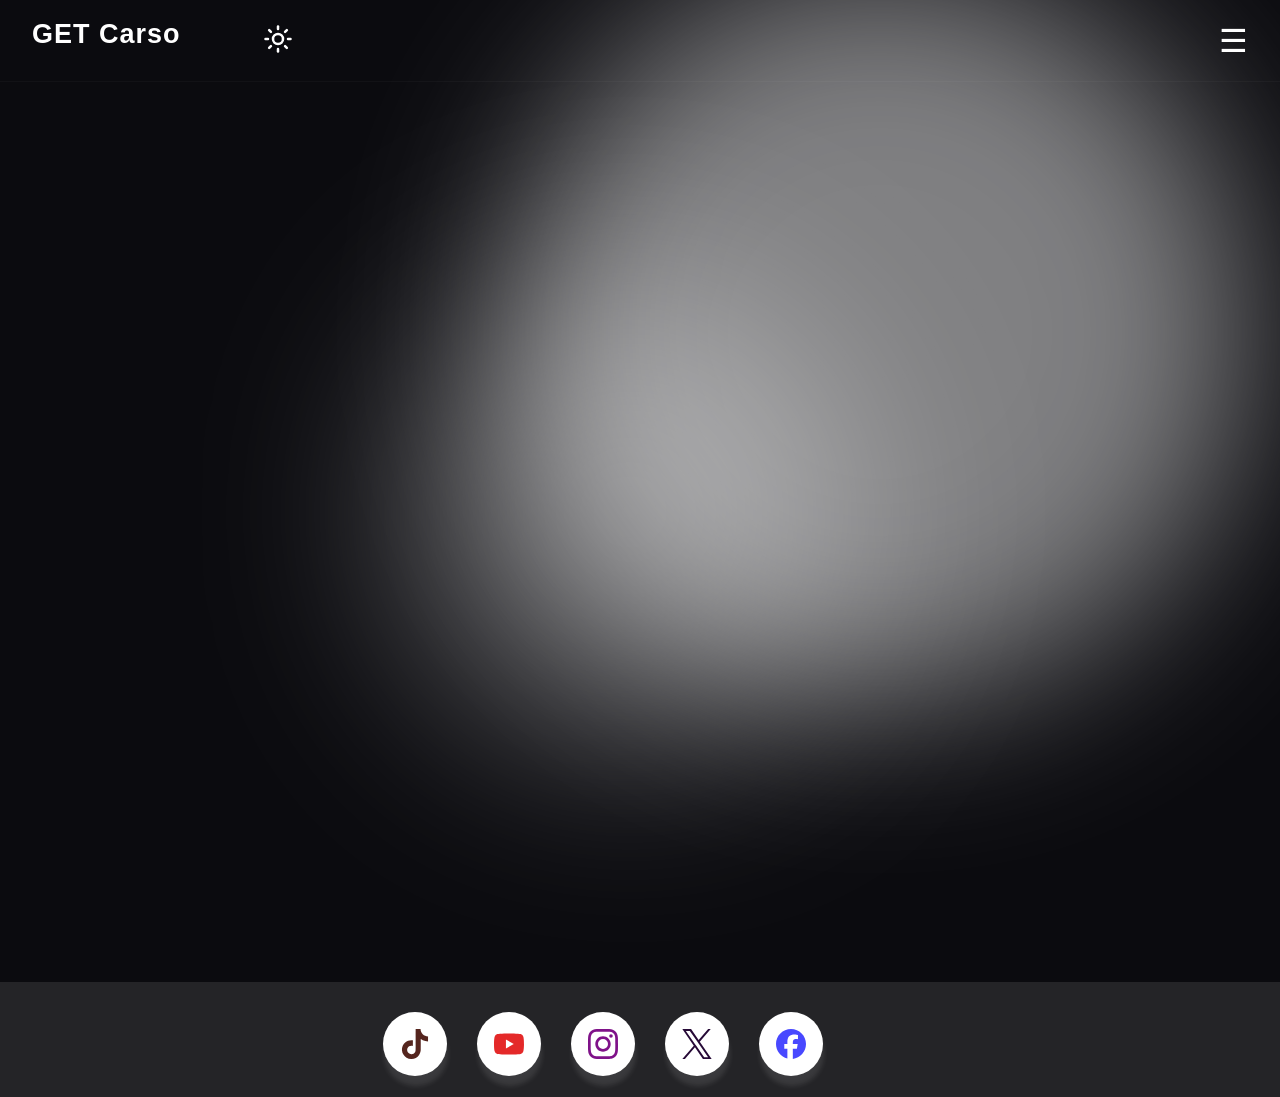
==== index.html @ 57b730a6 "Add files via upload" ====
<!doctype html>
<html lang="en">
  <head>
    <meta charset="utf-8" />
    <meta name="viewport" content="width=device-width, initial-scale=1" />
    <link rel="stylesheet" href="default-computer.css" />
    <link rel="stylesheet" href="default-mobile.css" />

    <title>Get carso for cars</title>
  </head>

  <body>
    <header id="header">
      <div class="left">
        <div class="logo">GET Carso</div>
        <!-- light buttooooooooooooooooooon -->
        <button
          class="light-mode lamp-design"
          id="theme-btn"
          onclick="toggleTheme()"
        >
          <svg
            class="light"
            xmlns="http://www.w3.org/2000/svg"
            width="24"
            height="24"
            viewBox="0 0 24 24"
            fill="none"
            stroke="currentColor"
            stroke-width="2"
            stroke-linecap="round"
            stroke-linejoin="round"
            class="lucide lucide-sun h-5 w-5"
          >
            <circle cx="12" cy="12" r="4"></circle>
            <path d="M12 2v2"></path>
            <path d="M12 20v2"></path>
            <path d="m4.93 4.93 1.41 1.41"></path>
            <path d="m17.66 17.66 1.41 1.41"></path>
            <path d="M2 12h2"></path>
            <path d="M20 12h2"></path>
            <path d="m6.34 17.66-1.41 1.41"></path>
            <path d="m19.07 4.93-1.41 1.41"></path>
          </svg>
          <svg
            class="dark"
            xmlns="http://www.w3.org/2000/svg"
            width="24"
            height="24"
            viewBox="0 0 24 24"
            fill="none"
            stroke="currentColor"
            stroke-width="2"
            stroke-linecap="round"
            stroke-linejoin="round"
            class="lucide lucide-moon h-5 w-5"
          >
            <path d="M12 3a6 6 0 0 0 9 9 9 9 0 1 1-9-9Z"></path>
          </svg>
        </button>
      </div>
      <button class="burger" id="burger" onclick="burg()">☰</button>
      <div class="mobile-menu" id="mobile-menu">
        <div class="cn">
          <a href="#">Showcase</a>
          <a href="#">Pricing</a>
          <a href="#">About us</a>
        </div>
        <div class="dropdown">
          <span class="arrow" onclick="btn_drop()" id="dbtn">
            Products
            <svg
              id="arrowo"
              xmlns="http://www.w3.org/2000/svg"
              width="24"
              height="24"
              viewBox="0 0 24 24"
              fill="none"
              stroke="currentColor"
              stroke-width="3"
              stroke-linecap="round"
              stroke-linejoin="round"
              class="lucide lucide-chevron-down h-4 w-4 transition-transform duration-200"
            >
              <path d="m6 9 6 6 6-6"></path>
            </svg>
          </span>
          <div class="dropdown-menu">
            <div class="col">
              <a href="#">
                <img
                  alt="File:BMW.svg"
                  src="https://upload.wikimedia.org/wikipedia/commons/thumb/4/44/BMW.svg/960px-BMW.svg.png?_=20200406052529"
                  decoding="async"
                  width="600"
                  height="600"
                  srcset="
                    https://upload.wikimedia.org/wikipedia/commons/thumb/4/44/BMW.svg/1280px-BMW.svg.png?_=20200406052529 2x
                  "
                  data-file-width="1015"
                  data-file-height="1015"
                />
                <div class="text">
                  <span class="title">BMW</span>

                  <span class="desc">Models from 2015 to 2020</span>
                </div>
              </a>
              <a href="#">
                <img
                  alt="File:Toyota logo (Red).svg"
                  src="https://upload.wikimedia.org/wikipedia/commons/thumb/e/ee/Toyota_logo_%28Red%29.svg/960px-Toyota_logo_%28Red%29.svg.png?_=20241022114548"
                  decoding="async"
                  width="800"
                  height="578"
                  srcset="
                    https://upload.wikimedia.org/wikipedia/commons/thumb/e/ee/Toyota_logo_%28Red%29.svg/1920px-Toyota_logo_%28Red%29.svg.png?_=20241022114548 2x
                  "
                  data-file-width="950"
                  data-file-height="686"
                />
                <div class="text">
                  <span class="title">Toyota</span>

                  <span class="desc">Models from 2019 to 2026</span>
                </div>
              </a>
            </div>
            <div class="col">
              <a href="#">
                <img
                  alt="File:Tesla Motors.svg"
                  src="https://upload.wikimedia.org/wikipedia/commons/thumb/b/bd/Tesla_Motors.svg/330px-Tesla_Motors.svg.png?_=20220430025811"
                  decoding="async"
                  width="279"
                  height="360"
                  srcset="
                    https://upload.wikimedia.org/wikipedia/commons/thumb/b/bd/Tesla_Motors.svg/960px-Tesla_Motors.svg.png?_=20220430025811 2x
                  "
                  data-file-width="279"
                  data-file-height="360"
                />
                <div class="text">
                  <span class="title">Tesla</span>
                  <span class="desc">Models from 2022 to 2026</span>
                </div>
              </a>

              <a href="#">
                <img
                  class="logo-image lazyload"
                  src="https://static.cdnlogo.com/logos/l/54/lamborghini.svg"
                  data-src="https://static.cdnlogo.com/logos/l/54/lamborghini.svg"
                  alt="Lamborghini Logo Vector SVG"
                />
                <div class="text">
                  <span class="title">Lamborghini</span>
                  <span class="desc">Models from 2016 to 2024</span>
                </div>
              </a>
            </div>
            <div class="col">
              <a href="#">
                <img
                  alt="File:Bugatti logo.svg"
                  src="https://upload.wikimedia.org/wikipedia/commons/thumb/6/60/Bugatti_logo.svg/960px-Bugatti_logo.svg.png?_=20220803103548"
                  decoding="async"
                  width="800"
                  height="393"
                  srcset="
                    https://upload.wikimedia.org/wikipedia/commons/thumb/6/60/Bugatti_logo.svg/1920px-Bugatti_logo.svg.png?_=20220803103548 2x
                  "
                  data-file-width="2414"
                  data-file-height="1187"
                />
                <div class="text">
                  <span class="title">Bugatti</span>
                  <span class="desc">Models from 2015 to 2025</span>
                </div>
              </a>
              <a href="#">
                <img
                  alt="File:Hyundai symbol.svg"
                  src="https://upload.wikimedia.org/wikipedia/commons/thumb/b/b7/Hyundai_symbol.svg/330px-Hyundai_symbol.svg.png?_=20220722225500"
                  decoding="async"
                  width="253"
                  height="129"
                  srcset="
                    https://upload.wikimedia.org/wikipedia/commons/thumb/b/b7/Hyundai_symbol.svg/960px-Hyundai_symbol.svg.png?_=20220722225500 2x
                  "
                  data-file-width="253"
                  data-file-height="129"
                />
                <div class="text">
                  <span class="title">Hyundai</span>
                  <span class="desc">Models from 2009 to 2023</span>
                </div>
              </a>
            </div>
            <div class="col">
              <a href="#">
                <img
                  itemprop="image"
                  class="big-resource"
                  src="https://cdn.freebiesupply.com/logos/large/2x/maserati-logo-png-transparent.png"
                  alt="Maserati Logo png transparent"
                />
                <div class="text">
                  <span class="title">Maserati</span>
                  <span class="desc">Models from 2017 to 2026</span>
                </div>
              </a>
              <a href="#">
                <img
                  width="512"
                  height="344"
                  src="https://brandlogos.net/wp-content/uploads/2021/04/Cadillac-logo-3D--512x344.png"
                  class="attachment-normal_thumb size-normal_thumb wp-post-image"
                  alt="Cadillac logo (3D) vector"
                  title="Cadillac logo (3D) logo PNG"
                  fetchpriority="high"
                  loading="eager"
                  decoding="async"
                  srcset="
                    https://brandlogos.net/wp-content/uploads/2021/04/Cadillac-logo-3D--512x344.png 512w,
                    https://brandlogos.net/wp-content/uploads/2021/04/Cadillac-logo-3D--768x517.png 768w,
                    https://brandlogos.net/wp-content/uploads/2021/04/Cadillac-logo-3D--300x202.png 300w,
                    https://brandlogos.net/wp-content/uploads/2021/04/Cadillac-logo-3D-.png         932w
                  "
                  sizes="(max-width: 512px) 100vw, 512px"
                />
                <div class="text">
                  <span class="title">Cadillac</span>
                  <span class="desc">Models from 2020 to 2024</span>
                </div>
              </a>
            </div>
          </div>
        </div>
        <div class="burg-footer">
          <a href="#">Sign in with Google</a>
          <button class="btn">Get Started</button>
        </div>
      </div>
      <!-- naaaaaaaaaaav -->
      <nav>
        <div class="dropdown">
          <span class="arrow">
            Products
            <svg
              id="arrowo"
              xmlns="http://www.w3.org/2000/svg"
              width="24"
              height="24"
              viewBox="0 0 24 24"
              fill="none"
              stroke="currentColor"
              stroke-width="3"
              stroke-linecap="round"
              stroke-linejoin="round"
              class="lucide lucide-chevron-down h-4 w-4 transition-transform duration-200"
            >
              <path d="m6 9 6 6 6-6"></path>
            </svg>
          </span>
          <div class="dropdown-menu">
            <div class="col">
              <a href="#">
                <img
                  alt="File:BMW.svg"
                  src="https://upload.wikimedia.org/wikipedia/commons/thumb/4/44/BMW.svg/960px-BMW.svg.png?_=20200406052529"
                  decoding="async"
                  width="600"
                  height="600"
                  srcset="
                    https://upload.wikimedia.org/wikipedia/commons/thumb/4/44/BMW.svg/1280px-BMW.svg.png?_=20200406052529 2x
                  "
                  data-file-width="1015"
                  data-file-height="1015"
                />
                <div class="text">
                  <span class="title">BMW</span>

                  <span class="desc">Models from 2015 to 2020</span>
                </div>
              </a>
              <a href="#">
                <img
                  alt="File:Toyota logo (Red).svg"
                  src="https://upload.wikimedia.org/wikipedia/commons/thumb/e/ee/Toyota_logo_%28Red%29.svg/960px-Toyota_logo_%28Red%29.svg.png?_=20241022114548"
                  decoding="async"
                  width="800"
                  height="578"
                  srcset="
                    https://upload.wikimedia.org/wikipedia/commons/thumb/e/ee/Toyota_logo_%28Red%29.svg/1920px-Toyota_logo_%28Red%29.svg.png?_=20241022114548 2x
                  "
                  data-file-width="950"
                  data-file-height="686"
                />
                <div class="text">
                  <span class="title">Toyota</span>

                  <span class="desc">Models from 2019 to 2026</span>
                </div>
              </a>
            </div>
            <div class="col">
              <a href="#">
                <img
                  alt="File:Tesla Motors.svg"
                  src="https://upload.wikimedia.org/wikipedia/commons/thumb/b/bd/Tesla_Motors.svg/330px-Tesla_Motors.svg.png?_=20220430025811"
                  decoding="async"
                  width="279"
                  height="360"
                  srcset="
                    https://upload.wikimedia.org/wikipedia/commons/thumb/b/bd/Tesla_Motors.svg/960px-Tesla_Motors.svg.png?_=20220430025811 2x
                  "
                  data-file-width="279"
                  data-file-height="360"
                />
                <div class="text">
                  <span class="title">Tesla</span>
                  <span class="desc">Models from 2022 to 2026</span>
                </div>
              </a>

              <a href="#">
                <img
                  class="logo-image lazyload"
                  src="https://static.cdnlogo.com/logos/l/54/lamborghini.svg"
                  data-src="https://static.cdnlogo.com/logos/l/54/lamborghini.svg"
                  alt="Lamborghini Logo Vector SVG"
                />
                <div class="text">
                  <span class="title">Lamborghini</span>
                  <span class="desc">Models from 2016 to 2024</span>
                </div>
              </a>
            </div>
            <div class="col">
              <a href="#">
                <img
                  alt="File:Bugatti logo.svg"
                  src="https://upload.wikimedia.org/wikipedia/commons/thumb/6/60/Bugatti_logo.svg/960px-Bugatti_logo.svg.png?_=20220803103548"
                  decoding="async"
                  width="800"
                  height="393"
                  srcset="
                    https://upload.wikimedia.org/wikipedia/commons/thumb/6/60/Bugatti_logo.svg/1920px-Bugatti_logo.svg.png?_=20220803103548 2x
                  "
                  data-file-width="2414"
                  data-file-height="1187"
                />
                <div class="text">
                  <span class="title">Bugatti</span>
                  <span class="desc">Models from 2015 to 2025</span>
                </div>
              </a>
              <a href="#">
                <img
                  alt="File:Hyundai symbol.svg"
                  src="https://upload.wikimedia.org/wikipedia/commons/thumb/b/b7/Hyundai_symbol.svg/330px-Hyundai_symbol.svg.png?_=20220722225500"
                  decoding="async"
                  width="253"
                  height="129"
                  srcset="
                    https://upload.wikimedia.org/wikipedia/commons/thumb/b/b7/Hyundai_symbol.svg/960px-Hyundai_symbol.svg.png?_=20220722225500 2x
                  "
                  data-file-width="253"
                  data-file-height="129"
                />
                <div class="text">
                  <span class="title">Hyundai</span>
                  <span class="desc">Models from 2009 to 2023</span>
                </div>
              </a>
            </div>
            <div class="col">
              <a href="#">
                <img
                  itemprop="image"
                  class="big-resource"
                  src="https://cdn.freebiesupply.com/logos/large/2x/maserati-logo-png-transparent.png"
                  alt="Maserati Logo png transparent"
                />
                <div class="text">
                  <span class="title">Maserati</span>
                  <span class="desc">Models from 2017 to 2026</span>
                </div>
              </a>
              <a href="#">
                <img
                  width="512"
                  height="344"
                  src="https://brandlogos.net/wp-content/uploads/2021/04/Cadillac-logo-3D--512x344.png"
                  class="attachment-normal_thumb size-normal_thumb wp-post-image"
                  alt="Cadillac logo (3D) vector"
                  title="Cadillac logo (3D) logo PNG"
                  fetchpriority="high"
                  loading="eager"
                  decoding="async"
                  srcset="
                    https://brandlogos.net/wp-content/uploads/2021/04/Cadillac-logo-3D--512x344.png 512w,
                    https://brandlogos.net/wp-content/uploads/2021/04/Cadillac-logo-3D--768x517.png 768w,
                    https://brandlogos.net/wp-content/uploads/2021/04/Cadillac-logo-3D--300x202.png 300w,
                    https://brandlogos.net/wp-content/uploads/2021/04/Cadillac-logo-3D-.png         932w
                  "
                  sizes="(max-width: 512px) 100vw, 512px"
                />
                <div class="text">
                  <span class="title">Cadillac</span>
                  <span class="desc">Models from 2020 to 2024</span>
                </div>
              </a>
            </div>
          </div>
        </div>
        <a class="active lin" href="#">Showcase</a>
        <a href="#" class="lin">Pricing</a>
        <a href="#" class="lin">About us</a>
      </nav>
      <div class="right">
        <a href="#" class="google lin">Sign in with Google</a>
        <button class="btn">Get Started</button>
      </div>
    </header>
    <main>
      <section class="hero" id="her"></section>
    </main>
    <footer id="footer1">
      <div class="social-container">
        <div class="container">
          <div class="border-animation" style="--wid: 85px">
            <a
              href="https://www.tiktok.com"
              --name="Tiktok"
              style="--accent-color: rgb(85, 37, 30)"
            >
              <svg
                role="img"
                viewBox="0 0 24 24"
                xmlns="http://www.w3.org/2000/svg"
              >
                <title>TikTok</title>
                <path
                  d="M12.525.02c1.31-.02 2.61-.01 3.91-.02.08 1.53.63 3.09 1.75 4.17 1.12 1.11 2.7 1.62 4.24 1.79v4.03c-1.44-.05-2.89-.35-4.2-.97-.57-.26-1.1-.59-1.62-.93-.01 2.92.01 5.84-.02 8.75-.08 1.4-.54 2.79-1.35 3.94-1.31 1.92-3.58 3.17-5.91 3.21-1.43.08-2.86-.31-4.08-1.03-2.02-1.19-3.44-3.37-3.65-5.71-.02-.5-.03-1-.01-1.49.18-1.9 1.12-3.72 2.58-4.96 1.66-1.44 3.98-2.13 6.15-1.72.02 1.48-.04 2.96-.04 4.44-.99-.32-2.15-.23-3.02.37-.63.41-1.11 1.04-1.36 1.75-.21.51-.15 1.07-.14 1.61.24 1.64 1.82 3.02 3.5 2.87 1.12-.01 2.19-.66 2.77-1.61.19-.33.4-.67.41-1.06.1-1.79.06-3.57.07-5.36.01-4.03-.01-8.05.02-12.07z"
                />
              </svg>
            </a>
          </div>
          <div class="border-animation" style="--wid: 105px">
            <a
              href="https://www.youtube.com"
              --name="YouTube"
              style="--accent-color: rgb(228, 41, 41)"
              target="_blank"
              ><svg
                role="img"
                viewBox="0 0 24 24"
                xmlns="http://www.w3.org/2000/svg"
              >
                <title>YouTube</title>
                <path
                  d="M23.498 6.186a3.016 3.016 0 0 0-2.122-2.136C19.505 3.545 12 3.545 12 3.545s-7.505 0-9.377.505A3.017 3.017 0 0 0 .502 6.186C0 8.07 0 12 0 12s0 3.93.502 5.814a3.016 3.016 0 0 0 2.122 2.136c1.871.505 9.376.505 9.376.505s7.505 0 9.377-.505a3.015 3.015 0 0 0 2.122-2.136C24 15.93 24 12 24 12s0-3.93-.502-5.814zM9.545 15.568V8.432L15.818 12l-6.273 3.568z"
                />
              </svg>
            </a>
          </div>
          <div class="border-animation" style="--wid: 115px">
            <a
              href="https://www.instagram.com"
              --name="Instagram"
              style="--accent-color: rgb(127, 18, 137)"
              target="_blank"
              ><svg
                role="img"
                viewBox="0 0 24 24"
                xmlns="http://www.w3.org/2000/svg"
              >
                <title>Instagram</title>
                <path
                  d="M7.0301.084c-1.2768.0602-2.1487.264-2.911.5634-.7888.3075-1.4575.72-2.1228 1.3877-.6652.6677-1.075 1.3368-1.3802 2.127-.2954.7638-.4956 1.6365-.552 2.914-.0564 1.2775-.0689 1.6882-.0626 4.947.0062 3.2586.0206 3.6671.0825 4.9473.061 1.2765.264 2.1482.5635 2.9107.308.7889.72 1.4573 1.388 2.1228.6679.6655 1.3365 1.0743 2.1285 1.38.7632.295 1.6361.4961 2.9134.552 1.2773.056 1.6884.069 4.9462.0627 3.2578-.0062 3.668-.0207 4.9478-.0814 1.28-.0607 2.147-.2652 2.9098-.5633.7889-.3086 1.4578-.72 2.1228-1.3881.665-.6682 1.0745-1.3378 1.3795-2.1284.2957-.7632.4966-1.636.552-2.9124.056-1.2809.0692-1.6898.063-4.948-.0063-3.2583-.021-3.6668-.0817-4.9465-.0607-1.2797-.264-2.1487-.5633-2.9117-.3084-.7889-.72-1.4568-1.3876-2.1228C21.2982 1.33 20.628.9208 19.8378.6165 19.074.321 18.2017.1197 16.9244.0645 15.6471.0093 15.236-.005 11.977.0014 8.718.0076 8.31.0215 7.0301.0839m.1402 21.6932c-1.17-.0509-1.8053-.2453-2.2287-.408-.5606-.216-.96-.4771-1.3819-.895-.422-.4178-.6811-.8186-.9-1.378-.1644-.4234-.3624-1.058-.4171-2.228-.0595-1.2645-.072-1.6442-.079-4.848-.007-3.2037.0053-3.583.0607-4.848.05-1.169.2456-1.805.408-2.2282.216-.5613.4762-.96.895-1.3816.4188-.4217.8184-.6814 1.3783-.9003.423-.1651 1.0575-.3614 2.227-.4171 1.2655-.06 1.6447-.072 4.848-.079 3.2033-.007 3.5835.005 4.8495.0608 1.169.0508 1.8053.2445 2.228.408.5608.216.96.4754 1.3816.895.4217.4194.6816.8176.9005 1.3787.1653.4217.3617 1.056.4169 2.2263.0602 1.2655.0739 1.645.0796 4.848.0058 3.203-.0055 3.5834-.061 4.848-.051 1.17-.245 1.8055-.408 2.2294-.216.5604-.4763.96-.8954 1.3814-.419.4215-.8181.6811-1.3783.9-.4224.1649-1.0577.3617-2.2262.4174-1.2656.0595-1.6448.072-4.8493.079-3.2045.007-3.5825-.006-4.848-.0608M16.953 5.5864A1.44 1.44 0 1 0 18.39 4.144a1.44 1.44 0 0 0-1.437 1.4424M5.8385 12.012c.0067 3.4032 2.7706 6.1557 6.173 6.1493 3.4026-.0065 6.157-2.7701 6.1506-6.1733-.0065-3.4032-2.771-6.1565-6.174-6.1498-3.403.0067-6.156 2.771-6.1496 6.1738M8 12.0077a4 4 0 1 1 4.008 3.9921A3.9996 3.9996 0 0 1 8 12.0077"
                />
              </svg>
            </a>
          </div>
          <div class="border-animation" style="--wid: 91px">
            <a
              href="https://www.X.com"
              --name="Tiwtter"
              style="--accent-color: rgb(39, 10, 55)"
              target="_blank"
              ><svg
                role="img"
                viewBox="0 0 24 24"
                xmlns="http://www.w3.org/2000/svg"
              >
                <title>X</title>
                <path
                  d="M14.234 10.162 22.977 0h-2.072l-7.591 8.824L7.251 0H.258l9.168 13.343L.258 24H2.33l8.016-9.318L16.749 24h6.993zm-2.837 3.299-.929-1.329L3.076 1.56h3.182l5.965 8.532.929 1.329 7.754 11.09h-3.182z"
                />
              </svg>
            </a>
          </div>
          <div class="border-animation" style="--wid: 115px">
            <a
              href="https://www.facebook.com"
              --name="Facebook"
              style="--accent-color: rgb(72, 72, 255)"
              target="_blank"
              ><svg
                role="img"
                viewBox="0 0 24 24"
                xmlns="http://www.w3.org/2000/svg"
              >
                <title>Facebook</title>
                <path
                  d="M9.101 23.691v-7.98H6.627v-3.667h2.474v-1.58c0-4.085 1.848-5.978 5.858-5.978.401 0 .955.042 1.468.103a8.68 8.68 0 0 1 1.141.195v3.325a8.623 8.623 0 0 0-.653-.036 26.805 26.805 0 0 0-.733-.009c-.707 0-1.259.096-1.675.309a1.686 1.686 0 0 0-.679.622c-.258.42-.374.995-.374 1.752v1.297h3.919l-.386 2.103-.287 1.564h-3.246v8.245C19.396 23.238 24 18.179 24 12.044c0-6.627-5.373-12-12-12s-12 5.373-12 12c0 5.628 3.874 10.35 9.101 11.647Z"
                />
              </svg>
            </a>
          </div>
          <a class="temp"></a>
        </div>
      </div>
    </footer>
    <script src="light-scroll-BurgerMenu.js" defer></script>
  </body>
</html>
---- default-computer.css ----
* {
  margin: 0;
  padding: 0;
}

body {
  background: #0b0b0f;
  font-family: Arial, sans-serif;
  color: white;
  box-sizing: border-box;
}

/* light-dark converter */

html.light-mode {
  filter: invert(0.85) hue-rotate(180deg);
}

/* exceptions light-dark mode -> important*/

html.light-mode img {
  filter: invert(1) hue-rotate(180deg);
}

html.light-mode .dropdown-menu {
  background-color: #000000;
}

html.light-mode nav.lin::before {
  background-color: violet;
}

/* header */

header {
  position: sticky;
  top: 0;
  display: flex;
  align-items: center;
  justify-content: space-between;
  padding: 1.2rem 2rem;

  border-bottom: 1px solid rgba(255, 255, 255, 0.03);
  transition: 0.5s ease;
  z-index: 1000;
}

header.shrink {
  padding: 0.8rem 2rem;
  background: rgba(11, 13, 16, 0.65);
  backdrop-filter: blur(6px);
  border-bottom: 4px solid rgba(224, 102, 102, 0.08);
  transition: 0.5s ease;
}

.left {
  display: flex;
  gap: 2rem;
}

.logo {
  font-weight: 800;
  letter-spacing: 0.063rem;
  font-size: 27px;
  margin-bottom: 12px;
}

/* lamp */

.lamp-design {
  margin-left: 50px;
}

.lamp-design {
  background: transparent;
  border: none;
  color: white;
  cursor: pointer;
}

.lamp-design svg {
  color: white;
  width: 30px;
  height: 30px;
  background-color: #0b0b0f;
  transition: 0.5s ease;
}

.lamp-design svg:hover {
  transform: scale(1.3);
}

.light-mode .lamp-design .light {
  display: none;
}

.light-mode .lamp-design .dark {
  display: block;
}

.lamp-design .dark {
  display: none;
}

/* naaaaaaaaaaaav */

nav {
  display: flex;
  gap: 5rem;
}

nav .lin {
  position: relative;
  text-decoration: none;
  color: #aaa;
  font-size: 1rem;
  transition: 0.5s;
}

nav .lin:hover {
  color: white;
}

nav .lin::before {
  content: "";
  position: absolute;
  left: 0;
  bottom: 0;
  width: 0%;
  height: 2px;
  background-color: violet;
  transition: 0.4s ease;
}

nav .lin:hover::before {
  width: 100%;
}

.right {
  display: flex;
  align-items: center;
  gap: 1rem;
}

.google {
  font-size: 1rem;
  color: #bbb;
  text-decoration: none;
}

.btn {
  background-color: white;
  color: black;
  padding: 0.625rem 1rem;
  border-radius: 999px;
  font-weight: 600;
  text-decoration: none;
  font-size: 1rem;
  cursor: pointer;
  transition: 0.5s ease;
}

.btn:hover {
  background-color: rgb(228 228 231);
  transform: scale(0.95);
  transition: 0.5s ease;
}

/* meeeeeeeeeeeeeeeeeeeeenu */

.arrow {
  display: flex;
  align-items: center;
  justify-content: center;
  border: none;
  color: #aaa;
  cursor: pointer;
  font-size: 1rem;
  transition: 0.5s ease;
}

nav .dropdown:hover .arrow {
  color: white;
}

.arrow svg {
  margin-left: 0.25rem;
  transition: 0.5s ease;
}

.dropdown {
  position: relative;
  margin-top: -0.25rem;
}

.dropdown-menu {
  position: absolute;
  top: 100%;
  left: 0;

  background: #111;
  border-radius: 15px;
  padding: 0.5rem 0;
  min-width: 450px;

  opacity: 0;
  transform: translateY(6px);
  pointer-events: none;
  transition: all 0.5s ease;
}

.col {
  display: flex;
  justify-content: center;
  align-items: center;
  gap: 20px;
  margin: 0px 20px;
}

.dropdown.bold {
  font-size: 100px;
}

.dropdown-menu a {
  display: flex;
  align-items: center;
  gap: 10px;

  min-width: 150px;
  padding: 0.8rem 1rem;
  margin: 10px 0;
  color: #aaa;
  text-decoration: none;
  border-radius: 30px;
  /* background-color: rgba(128, 128, 128, 0.116); */
  transition: 0.5s;
}

.dropdown-menu a img {
  width: 25px;
  height: 25px;
  transform: translateY(-17px);
  object-fit: contain;
}

.info {
  display: flex;
  flex-direction: column;
}

.title {
  display: block;
  color: white;
  font-size: 14px;
}

.desc {
  font-size: 12px;
  color: #777;
  letter-spacing: 1px;
}

nav .dropdown-menu a:hover {
  background: #222;
  color: white;
}

nav .dropdown:hover .dropdown-menu {
  opacity: 1;
  transform: translateY(0);
  pointer-events: auto;
}

nav .dropdown:hover .arrow svg {
  transform: rotate(180deg);
  transition: 0.5s ease;
  background: none;
  color: #aaa;
}

/* maaaaaaaaaaaaaaaain */
main section {
  position: relative;
  min-height: 100vh;
  background: #0b0b0f;
}

.hero::before {
  content: "";
  position: absolute;

  top: -150px;
  right: 0;

  width: 800px;
  height: 800px;

  background: radial-gradient(
    circle,
    rgba(255, 255, 255, 0.6) 0%,
    rgba(255, 255, 255, 0.6) 30%,
    rgba(255, 255, 255, 0.6) 55%,
    transparent 75%
  );

  filter: blur(80px);
  opacity: 0.8;
}

.hero::after {
  content: "";
  position: absolute;

  top: 20%;
  right: 25rem;

  width: 500px;
  height: 500px;

  background: radial-gradient(
    circle,
    rgba(255, 255, 255, 0.6) 0%,
    rgba(255, 255, 255, 0.6) 30%,
    rgba(255, 255, 255, 0.6) 55%,
    transparent 75%
  );

  filter: blur(100px);
  opacity: 0.6;
}

section.light::before,
section.light::after {
  display: none;
}

.hero-content {
  position: relative;
}

/* foooooooooooooooter */

.light-mode footer {
  filter: invert(1) hue-rotate(180deg);
}

.social-container {
  background-color: rgba(255, 255, 255, 0.1);
}

.container {
  display: flex;
  justify-content: center;
  gap: 30px;
}

.light-mode footer .social-container {
  background-color: #e8dfd6;
}

.social-container a {
  position: relative;

  height: 64px;
  width: 64px;
  background-color: white;
  border-radius: 50%;
  display: grid;
  place-items: center;
  box-sizing: border-box;
  flex-shrink: 0;
  box-shadow: 1px 10px 5px rgba(255, 255, 255, 0.1);
  margin-bottom: 30px;
  margin-top: 30px;
}

.light-mode footer .social-container a {
  box-shadow: 0 5px 10px rgba(0, 0, 0, 1);
}

.social-container svg {
  fill: var(--accent-color);
  height: 30px;
}

.social-container a:hover {
  background-color: var(--accent-color);
}
.social-container a:hover svg {
  fill: white;
}

.social-container a::before {
  content: attr(--name);
  position: absolute;
  opacity: 0;
  border-radius: 50px;
  color: white;
  background-color: white;
  padding: 0.8rem 1.2rem;

  pointer-events: none;
  transform: translateY(0);
  transform: rotate(35deg);

  background-color: var(--accent-color);
  transition: 0.3s cubic-bezier(0.42, 0, 0.44, 1.68);
  z-index: 1;
}

.social-container a:hover::before {
  opacity: 1;
  transform: translateY(-70px) rotate(0);
}

.social-container a::after {
  content: "";
  position: absolute;
  pointer-events: none;
  border: 10px solid;
  border-color: var(--accent-color) transparent transparent transparent;
  transform: translateY(20px) rotate(35deg);
  opacity: 0;
  transition: 0.3s cubic-bezier(0.42, 0, 0.44, 1.68);
}

.social-container a:hover::after {
  opacity: 1;
  transform: translateY(-41px) rotate(0);
}

@property --angle {
  syntax: "<angle>";
  initial-value: 0deg;
  inherits: false;
}

.social-container .border-animation {
  height: 0;
  position: relative;
  display: inline-block;
}

.social-container .border-animation::before,
.border-animation::after {
  --angle: 0deg;
  content: "";
  position: absolute;
  background-image: conic-gradient(
    from var(--angle),
    red,
    blue,
    green,
    yellow,
    cyan,
    gray,
    transparent 150%
  );
  width: var(--wid);
  height: 50px;
  border-radius: 100px;
  left: 50%;
  transform: translate(-50%, 72%) rotate(35deg);
  flex-shrink: 0;
  animation: 2.5s spin linear infinite;
  transition: 0.3s cubic-bezier(0.42, 0, 0.44, 1.68);
  opacity: 0;
  pointer-events: none;
}

html.light-mode .social-container .border-animation:has(a:hover)::after,
html.light-mode .social-container .border-animation:has(a:hover)::before {
  height: 52px;
}
html.light-mode .social-container .border-animation:has(a:hover)::before {
  transform: translate(-50%, -34px);
}

.social-container .border-animation::after {
  filter: blur(1.3rem);
  transform: translate(-50%, -174%) rotate(35deg);
}

.social-container .border-animation:has(a:hover)::after {
  opacity: 0.7;
  transform: translate(-50%, -157px) rotate(0);
}
.social-container .border-animation:has(a:hover)::before {
  opacity: 1;
  transform: translate(-50%, -33px) rotate(0);
}

.social-container .temp {
  opacity: 0;
  cursor: default;
}

@keyframes spin {
  from {
    --angle: 0deg;
  }
  to {
    --angle: 360deg;
  }
}
---- default-mobile.css ----
body.no-scroll {
  overflow: hidden;
}

.burger {
  display: none;
  background: none;
  border: none;
  color: white;
  cursor: pointer;
  font-size: 2rem;
}

.mobile-menu {
  position: fixed;
  overflow-y: auto;
  top: 70px;
  right: 0;
  width: 100%;
  height: calc(100vh - 70px);
  background: #0b0b0f;
  overflow-x: hidden;
  transform: translateX(100%);
  transition: 0.4s ease;
  display: none;
  margin-top: 40px;
}

.mobile-menu a {
  position: relative;
  width: calc(100% - 2rem);
  display: flex;
  justify-content: center;
  padding: 1.5rem;
  text-decoration: none;
  color: #aaa;
  font-size: 1.2rem;
  border-radius: 10px;
  background-color: #222;
  box-sizing: border-box;
  transition: 0.5s ease;
}

.mobile-menu a:hover {
  background-color: #333;
  color: white;
}

.mobile-menu.active {
  transform: translateX(0);
  display: block;
}
.hero.active::before,
.hero.active::after {
  display: none;
}
footer.active {
  display: none;
}
.mobile-menu .dropdown-menu {
  position: relative;
  top: 0;
  display: block;
  opacity: 0;
  overflow: hidden;
  max-height: 0;
  flex-shrink: 0;
  box-sizing: border-box;
  transition: all 0.6s ease;
}

.mobile-menu .dehover .dropdown-menu {
  max-height: 1000px;
  opacity: 1;
}
.mobile-menu .dehover .arrow {
  color: white;
}

.mobile-menu .dehover .dropdown-menu {
  opacity: 1;
  transform: translateY(0);
  pointer-events: auto;
}

.mobile-menu .dehover svg {
  transform: rotate(180deg);
  transition: 0.5s ease;
  background: none;
  color: #aaa;
}

.mobile-menu .dropdown {
  display: grid;
  place-items: center;
}

.burg-footer {
  margin-top: 20px;
  width: 100%;
  display: flex;
  flex-direction: column;
  justify-content: center;
  align-items: center;
  gap: 2rem;
}
.burg-footer .btn {
  background-color: white;
  color: black;
  padding: 1.5rem 2.5rem;
  border-radius: 999px;
  margin-bottom: 20px;
  font-weight: 600;
  text-decoration: none;
  font-size: 1rem;
  cursor: pointer;
  transition: 0.5s ease;
}
.cn {
  display: flex;
  justify-content: center;
  flex-direction: column;
  align-items: center;
  width: 100%;
  gap: 20px;
}

.mobile-menu .dropdown .arrow {
  font-size: 23px;
  margin-top: 38px;
  background-color: transparent;
}

.mobile-menu .dropdown-menu a img {
  transform: translateY(-10px);
}

@media (max-width: 1300px) {
  nav {
    display: none;
  }
  .burger {
    display: block;
  }
  .right {
    display: none;
  }
  .container {
    margin-left: 20px;
  }
  .social-container a:hover::before,
  .social-container a:hover::after,
  .social-container .border-animation:has(a:hover)::after,
  .social-container .border-animation:has(a:hover)::before {
    display: none;
  }

}
@media (max-width: 1000px) {
  .light-mode svg {
    background: none;
  }
  .container {
    margin-left: 6px;
  }
}

@media (max-width: 700px) {
  .mobile-menu .dropdown-menu {
    min-width: 380px;
  }
  .container {
    margin-left: 100px;
    gap: 15px;
  }
  .social-container a {
    height: 54px;
    width: 54px;
  }
}
@media (max-width: 550px) {
  .social-container a {
    height: 55px;
    width: 45px;
  }
  .container {
    margin-left: 50px;
    gap: 5px;
  }
}

@media (max-width: 623px) {
  .mobile-menu .dropdown-menu a img {
    transform: translateY(-22px);
  }
}

@media (max-width: 420px) {
  .mobile-menu .dropdown a {
    max-height: 115px;
  }
  .mobile-menu .dropdown-menu {
    min-width: fit-content;
  }
  .col {
    gap: 15px;
  }
  .lamp-design {
    margin-left: 0;
  }
  header {
    position: sticky;
    z-index: 1000;
  }
  .mobile-menu .dropdown-menu a img {
    transform: translateY(-32px);
  }
}
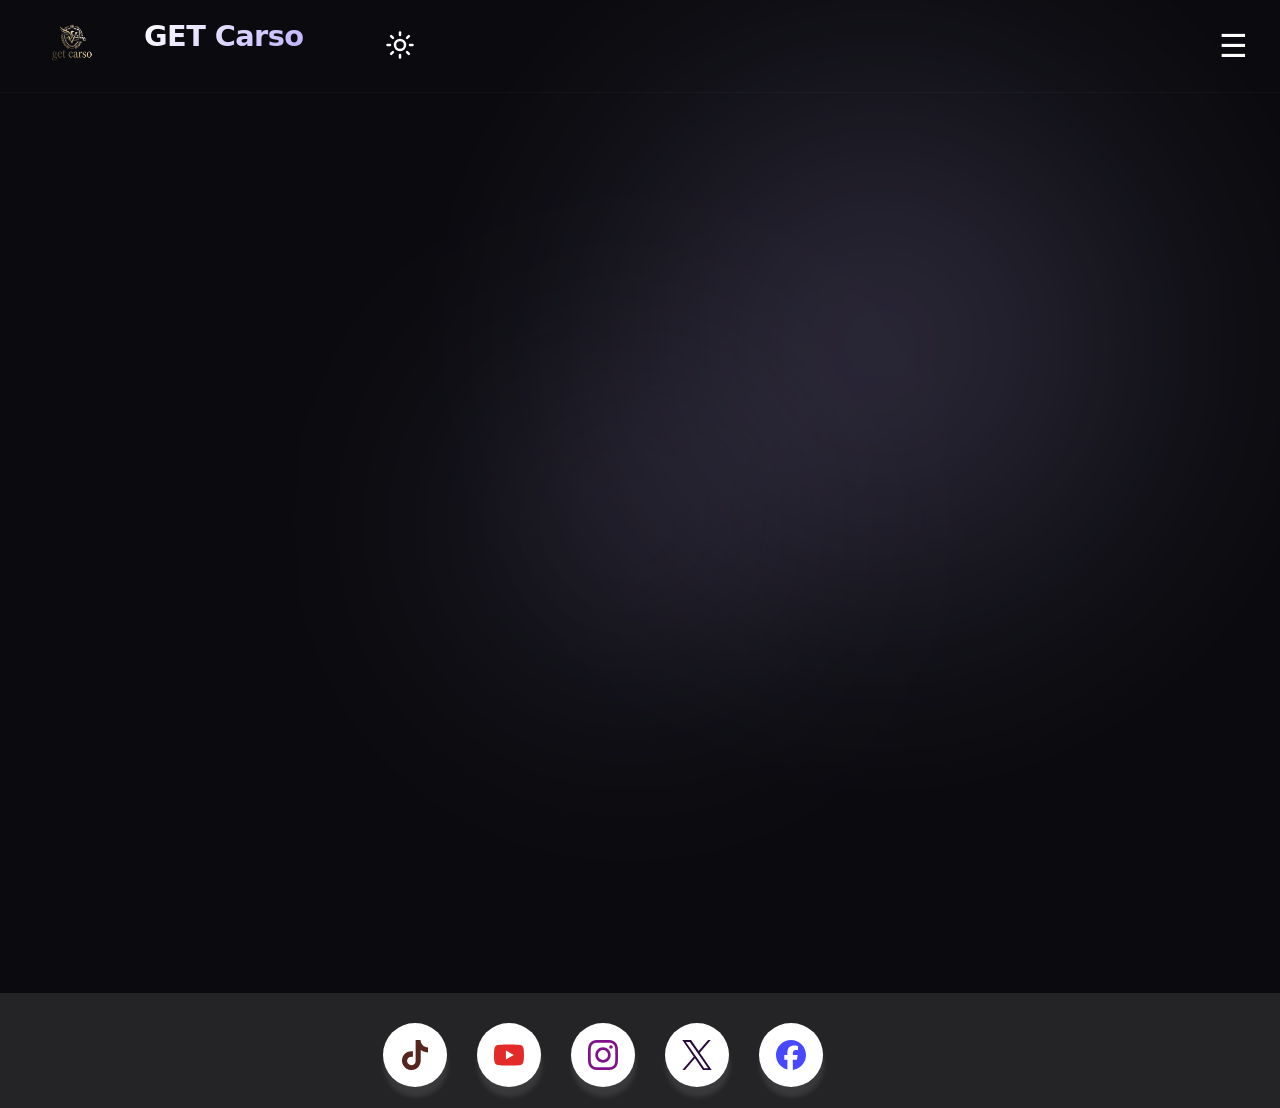
==== commit 5e3fabf0: "Add files via upload" ====
--- a/index.html
+++ b/index.html
@@ -12,6 +12,10 @@
   <body>
     <header id="header">
       <div class="left">
+        <span
+          ><img
+            src="images_default/Brand_Logo.png"
+        /></span>
         <div class="logo">GET Carso</div>
         <!-- light buttooooooooooooooooooon -->
         <button
@@ -62,8 +66,8 @@
       <button class="burger" id="burger" onclick="burg()">☰</button>
       <div class="mobile-menu" id="mobile-menu">
         <div class="cn">
-          <a href="#">Showcase</a>
-          <a href="#">Pricing</a>
+          <a href="index.html">Showcase</a>
+          <a href="pricing.html">Pricing</a>
           <a href="#">About us</a>
         </div>
         <div class="dropdown">
@@ -89,35 +93,17 @@
             <div class="col">
               <a href="#">
                 <img
-                  alt="File:BMW.svg"
-                  src="https://upload.wikimedia.org/wikipedia/commons/thumb/4/44/BMW.svg/960px-BMW.svg.png?_=20200406052529"
-                  decoding="async"
-                  width="600"
-                  height="600"
-                  srcset="
-                    https://upload.wikimedia.org/wikipedia/commons/thumb/4/44/BMW.svg/1280px-BMW.svg.png?_=20200406052529 2x
-                  "
-                  data-file-width="1015"
-                  data-file-height="1015"
+                  src="images_default/Car_brands_logos/BMW_Logo.png"
                 />
                 <div class="text">
                   <span class="title">BMW</span>
 
-                  <span class="desc">Models from 2015 to 2020</span>
-                </div>
-              </a>
-              <a href="#">
-                <img
-                  alt="File:Toyota logo (Red).svg"
-                  src="https://upload.wikimedia.org/wikipedia/commons/thumb/e/ee/Toyota_logo_%28Red%29.svg/960px-Toyota_logo_%28Red%29.svg.png?_=20241022114548"
-                  decoding="async"
-                  width="800"
-                  height="578"
-                  srcset="
-                    https://upload.wikimedia.org/wikipedia/commons/thumb/e/ee/Toyota_logo_%28Red%29.svg/1920px-Toyota_logo_%28Red%29.svg.png?_=20241022114548 2x
-                  "
-                  data-file-width="950"
-                  data-file-height="686"
+                  <span class="desc">Precision engineering</span>
+                </div>
+              </a>
+              <a href="#">
+                <img
+                  src="images_default/Car_brands_logos/Toyota_Logo.png"
                 />
                 <div class="text">
                   <span class="title">Toyota</span>
@@ -129,16 +115,7 @@
             <div class="col">
               <a href="#">
                 <img
-                  alt="File:Tesla Motors.svg"
-                  src="https://upload.wikimedia.org/wikipedia/commons/thumb/b/bd/Tesla_Motors.svg/330px-Tesla_Motors.svg.png?_=20220430025811"
-                  decoding="async"
-                  width="279"
-                  height="360"
-                  srcset="
-                    https://upload.wikimedia.org/wikipedia/commons/thumb/b/bd/Tesla_Motors.svg/960px-Tesla_Motors.svg.png?_=20220430025811 2x
-                  "
-                  data-file-width="279"
-                  data-file-height="360"
+                  src="images_default/Car_brands_logos/Tesla_Logo.png"
                 />
                 <div class="text">
                   <span class="title">Tesla</span>
@@ -148,10 +125,7 @@
 
               <a href="#">
                 <img
-                  class="logo-image lazyload"
-                  src="https://static.cdnlogo.com/logos/l/54/lamborghini.svg"
-                  data-src="https://static.cdnlogo.com/logos/l/54/lamborghini.svg"
-                  alt="Lamborghini Logo Vector SVG"
+                  src="images_default/Car_brands_logos/Lamborghini_Logo.png"
                 />
                 <div class="text">
                   <span class="title">Lamborghini</span>
@@ -162,16 +136,7 @@
             <div class="col">
               <a href="#">
                 <img
-                  alt="File:Bugatti logo.svg"
-                  src="https://upload.wikimedia.org/wikipedia/commons/thumb/6/60/Bugatti_logo.svg/960px-Bugatti_logo.svg.png?_=20220803103548"
-                  decoding="async"
-                  width="800"
-                  height="393"
-                  srcset="
-                    https://upload.wikimedia.org/wikipedia/commons/thumb/6/60/Bugatti_logo.svg/1920px-Bugatti_logo.svg.png?_=20220803103548 2x
-                  "
-                  data-file-width="2414"
-                  data-file-height="1187"
+                  src="images_default/Car_brands_logos/Bugatti_Logo.png"
                 />
                 <div class="text">
                   <span class="title">Bugatti</span>
@@ -180,16 +145,7 @@
               </a>
               <a href="#">
                 <img
-                  alt="File:Hyundai symbol.svg"
-                  src="https://upload.wikimedia.org/wikipedia/commons/thumb/b/b7/Hyundai_symbol.svg/330px-Hyundai_symbol.svg.png?_=20220722225500"
-                  decoding="async"
-                  width="253"
-                  height="129"
-                  srcset="
-                    https://upload.wikimedia.org/wikipedia/commons/thumb/b/b7/Hyundai_symbol.svg/960px-Hyundai_symbol.svg.png?_=20220722225500 2x
-                  "
-                  data-file-width="253"
-                  data-file-height="129"
+                  src="images_default/Car_brands_logos/Hyundai_Logo.png"
                 />
                 <div class="text">
                   <span class="title">Hyundai</span>
@@ -200,10 +156,7 @@
             <div class="col">
               <a href="#">
                 <img
-                  itemprop="image"
-                  class="big-resource"
-                  src="https://cdn.freebiesupply.com/logos/large/2x/maserati-logo-png-transparent.png"
-                  alt="Maserati Logo png transparent"
+                  src="images_default/Car_brands_logos/Maserati_Logo.png"
                 />
                 <div class="text">
                   <span class="title">Maserati</span>
@@ -212,22 +165,7 @@
               </a>
               <a href="#">
                 <img
-                  width="512"
-                  height="344"
-                  src="https://brandlogos.net/wp-content/uploads/2021/04/Cadillac-logo-3D--512x344.png"
-                  class="attachment-normal_thumb size-normal_thumb wp-post-image"
-                  alt="Cadillac logo (3D) vector"
-                  title="Cadillac logo (3D) logo PNG"
-                  fetchpriority="high"
-                  loading="eager"
-                  decoding="async"
-                  srcset="
-                    https://brandlogos.net/wp-content/uploads/2021/04/Cadillac-logo-3D--512x344.png 512w,
-                    https://brandlogos.net/wp-content/uploads/2021/04/Cadillac-logo-3D--768x517.png 768w,
-                    https://brandlogos.net/wp-content/uploads/2021/04/Cadillac-logo-3D--300x202.png 300w,
-                    https://brandlogos.net/wp-content/uploads/2021/04/Cadillac-logo-3D-.png         932w
-                  "
-                  sizes="(max-width: 512px) 100vw, 512px"
+                  src="images_default/Car_brands_logos/Cadillac_Logo.png"
                 />
                 <div class="text">
                   <span class="title">Cadillac</span>
@@ -244,6 +182,7 @@
       </div>
       <!-- naaaaaaaaaaav -->
       <nav>
+        <a class="active lin" href="index.html">Showcase</a>
         <div class="dropdown">
           <span class="arrow">
             Products
@@ -267,156 +206,89 @@
             <div class="col">
               <a href="#">
                 <img
-                  alt="File:BMW.svg"
-                  src="https://upload.wikimedia.org/wikipedia/commons/thumb/4/44/BMW.svg/960px-BMW.svg.png?_=20200406052529"
-                  decoding="async"
-                  width="600"
-                  height="600"
-                  srcset="
-                    https://upload.wikimedia.org/wikipedia/commons/thumb/4/44/BMW.svg/1280px-BMW.svg.png?_=20200406052529 2x
-                  "
-                  data-file-width="1015"
-                  data-file-height="1015"
+                  src="images_default/Car_brands_logos/BMW_Logo.png"
                 />
                 <div class="text">
                   <span class="title">BMW</span>
 
-                  <span class="desc">Models from 2015 to 2020</span>
-                </div>
-              </a>
-              <a href="#">
-                <img
-                  alt="File:Toyota logo (Red).svg"
-                  src="https://upload.wikimedia.org/wikipedia/commons/thumb/e/ee/Toyota_logo_%28Red%29.svg/960px-Toyota_logo_%28Red%29.svg.png?_=20241022114548"
-                  decoding="async"
-                  width="800"
-                  height="578"
-                  srcset="
-                    https://upload.wikimedia.org/wikipedia/commons/thumb/e/ee/Toyota_logo_%28Red%29.svg/1920px-Toyota_logo_%28Red%29.svg.png?_=20241022114548 2x
-                  "
-                  data-file-width="950"
-                  data-file-height="686"
+                  <span class="desc">Sport luxury</span>
+                </div>
+              </a>
+              <a href="#">
+                <img
+                  src="images_default/Car_brands_logos/Toyota_Logo.png"
                 />
                 <div class="text">
                   <span class="title">Toyota</span>
 
-                  <span class="desc">Models from 2019 to 2026</span>
-                </div>
-              </a>
-            </div>
-            <div class="col">
-              <a href="#">
-                <img
-                  alt="File:Tesla Motors.svg"
-                  src="https://upload.wikimedia.org/wikipedia/commons/thumb/b/bd/Tesla_Motors.svg/330px-Tesla_Motors.svg.png?_=20220430025811"
-                  decoding="async"
-                  width="279"
-                  height="360"
-                  srcset="
-                    https://upload.wikimedia.org/wikipedia/commons/thumb/b/bd/Tesla_Motors.svg/960px-Tesla_Motors.svg.png?_=20220430025811 2x
-                  "
-                  data-file-width="279"
-                  data-file-height="360"
+                  <span class="desc">Sedan & SUV</span>
+                </div>
+              </a>
+            </div>
+            <div class="col">
+              <a href="#">
+                <img
+                  src="images_default/Car_brands_logos/Tesla_Logo.png"
                 />
                 <div class="text">
                   <span class="title">Tesla</span>
-                  <span class="desc">Models from 2022 to 2026</span>
-                </div>
-              </a>
-
-              <a href="#">
-                <img
-                  class="logo-image lazyload"
-                  src="https://static.cdnlogo.com/logos/l/54/lamborghini.svg"
-                  data-src="https://static.cdnlogo.com/logos/l/54/lamborghini.svg"
-                  alt="Lamborghini Logo Vector SVG"
+                  <span class="desc">Electric</span>
+                </div>
+              </a>
+
+              <a href="#">
+                <img
+                  src="images_default/Car_brands_logos/Lamborghini_Logo.png"
                 />
                 <div class="text">
                   <span class="title">Lamborghini</span>
-                  <span class="desc">Models from 2016 to 2024</span>
-                </div>
-              </a>
-            </div>
-            <div class="col">
-              <a href="#">
-                <img
-                  alt="File:Bugatti logo.svg"
-                  src="https://upload.wikimedia.org/wikipedia/commons/thumb/6/60/Bugatti_logo.svg/960px-Bugatti_logo.svg.png?_=20220803103548"
-                  decoding="async"
-                  width="800"
-                  height="393"
-                  srcset="
-                    https://upload.wikimedia.org/wikipedia/commons/thumb/6/60/Bugatti_logo.svg/1920px-Bugatti_logo.svg.png?_=20220803103548 2x
-                  "
-                  data-file-width="2414"
-                  data-file-height="1187"
+                  <span class="desc">Supercar</span>
+                </div>
+              </a>
+            </div>
+            <div class="col">
+              <a href="#">
+                <img
+                  src="images_default/Car_brands_logos/Bugatti_Logo.png"
                 />
                 <div class="text">
                   <span class="title">Bugatti</span>
-                  <span class="desc">Models from 2015 to 2025</span>
-                </div>
-              </a>
-              <a href="#">
-                <img
-                  alt="File:Hyundai symbol.svg"
-                  src="https://upload.wikimedia.org/wikipedia/commons/thumb/b/b7/Hyundai_symbol.svg/330px-Hyundai_symbol.svg.png?_=20220722225500"
-                  decoding="async"
-                  width="253"
-                  height="129"
-                  srcset="
-                    https://upload.wikimedia.org/wikipedia/commons/thumb/b/b7/Hyundai_symbol.svg/960px-Hyundai_symbol.svg.png?_=20220722225500 2x
-                  "
-                  data-file-width="253"
-                  data-file-height="129"
+                  <span class="desc">Hyper sport</span>
+                </div>
+              </a>
+              <a href="#">
+                <img
+                  src="images_default/Car_brands_logos/Hyundai_Logo.png"
                 />
                 <div class="text">
                   <span class="title">Hyundai</span>
-                  <span class="desc">Models from 2009 to 2023</span>
-                </div>
-              </a>
-            </div>
-            <div class="col">
-              <a href="#">
-                <img
-                  itemprop="image"
-                  class="big-resource"
-                  src="https://cdn.freebiesupply.com/logos/large/2x/maserati-logo-png-transparent.png"
-                  alt="Maserati Logo png transparent"
+                  <span class="desc">Affordable</span>
+                </div>
+              </a>
+            </div>
+            <div class="col">
+              <a href="#">
+                <img
+                  src="images_default/Car_brands_logos/Maserati_Logo.png"
                 />
                 <div class="text">
                   <span class="title">Maserati</span>
-                  <span class="desc">Models from 2017 to 2026</span>
-                </div>
-              </a>
-              <a href="#">
-                <img
-                  width="512"
-                  height="344"
-                  src="https://brandlogos.net/wp-content/uploads/2021/04/Cadillac-logo-3D--512x344.png"
-                  class="attachment-normal_thumb size-normal_thumb wp-post-image"
-                  alt="Cadillac logo (3D) vector"
-                  title="Cadillac logo (3D) logo PNG"
-                  fetchpriority="high"
-                  loading="eager"
-                  decoding="async"
-                  srcset="
-                    https://brandlogos.net/wp-content/uploads/2021/04/Cadillac-logo-3D--512x344.png 512w,
-                    https://brandlogos.net/wp-content/uploads/2021/04/Cadillac-logo-3D--768x517.png 768w,
-                    https://brandlogos.net/wp-content/uploads/2021/04/Cadillac-logo-3D--300x202.png 300w,
-                    https://brandlogos.net/wp-content/uploads/2021/04/Cadillac-logo-3D-.png         932w
-                  "
-                  sizes="(max-width: 512px) 100vw, 512px"
+                  <span class="desc">Performance luxury</span>
+                </div>
+              </a>
+              <a href="#">
+                <img
+                  src="images_default/Car_brands_logos/Cadillac_Logo.png"
                 />
                 <div class="text">
                   <span class="title">Cadillac</span>
-                  <span class="desc">Models from 2020 to 2024</span>
+                  <span class="desc">Premium comfort</span>
                 </div>
               </a>
             </div>
           </div>
         </div>
-        <a class="active lin" href="#">Showcase</a>
-        <a href="#" class="lin">Pricing</a>
+        <a href="pricing.html" class="lin">Pricing</a>
         <a href="#" class="lin">About us</a>
       </nav>
       <div class="right">
@@ -425,9 +297,11 @@
       </div>
     </header>
     <main>
-      <section class="hero" id="her"></section>
+      <section class="hero" id="her">
+
+      </section>
     </main>
-    <footer id="footer1">
+    <footer id="footer">
       <div class="social-container">
         <div class="container">
           <div class="border-animation" style="--wid: 85px">
@@ -524,6 +398,7 @@
         </div>
       </div>
     </footer>
+
     <script src="light-scroll-BurgerMenu.js" defer></script>
   </body>
 </html>
--- a/default-computer.css
+++ b/default-computer.css
@@ -5,9 +5,17 @@
 
 body {
   background: #0b0b0f;
-  font-family: Arial, sans-serif;
   color: white;
   box-sizing: border-box;
+  font-family:
+    "Inter",
+    system-ui,
+    -apple-system,
+    "Segoe UI",
+    Roboto,
+    Arial,
+    sans-serif;
+  scroll-behavior: smooth;
 }
 
 /* light-dark converter */
@@ -57,12 +65,19 @@
   display: flex;
   gap: 2rem;
 }
-
+.left img {
+  width: 80px;
+  height: 50px;
+  background: transparent;
+}
 .logo {
   font-weight: 800;
-  letter-spacing: 0.063rem;
-  font-size: 27px;
-  margin-bottom: 12px;
+  letter-spacing: -0.02em;
+  font-size: 1.8rem;
+  background: linear-gradient(135deg, #ffffff, #b9a9ff);
+  background-clip: text;
+  -webkit-background-clip: text;
+  color: transparent;
 }
 
 /* lamp */
@@ -116,7 +131,6 @@
   font-size: 1rem;
   transition: 0.5s;
 }
-
 nav .lin:hover {
   color: white;
 }
@@ -140,6 +154,31 @@
   display: flex;
   align-items: center;
   gap: 1rem;
+}
+.right .lin {
+  position: relative;
+  text-decoration: none;
+  color: #aaa;
+  font-size: 1rem;
+  transition: 0.5s;
+}
+.right .lin:hover {
+  color: white;
+}
+
+.right .lin::before {
+  content: "";
+  position: absolute;
+  left: 0;
+  bottom: -4px;
+  width: 0%;
+  height: 3px;
+  background-color: violet;
+  transition: 0.4s ease;
+}
+
+.right .lin:hover::before {
+  width: 100%;
 }
 
 .google {
@@ -176,6 +215,7 @@
   color: #aaa;
   cursor: pointer;
   font-size: 1rem;
+  margin-top: 0.25rem;
   transition: 0.5s ease;
 }
 
@@ -239,7 +279,7 @@
 .dropdown-menu a img {
   width: 25px;
   height: 25px;
-  transform: translateY(-17px);
+  transform: translateY(-8px);
   object-fit: contain;
 }
 
@@ -297,14 +337,13 @@
 
   background: radial-gradient(
     circle,
-    rgba(255, 255, 255, 0.6) 0%,
-    rgba(255, 255, 255, 0.6) 30%,
-    rgba(255, 255, 255, 0.6) 55%,
-    transparent 75%
+    rgba(200, 180, 255, 0.25) 0%,
+    rgba(255, 255, 255, 0) 70%
   );
 
   filter: blur(80px);
   opacity: 0.8;
+  pointer-events: none;
 }
 
 .hero::after {
@@ -319,14 +358,13 @@
 
   background: radial-gradient(
     circle,
-    rgba(255, 255, 255, 0.6) 0%,
-    rgba(255, 255, 255, 0.6) 30%,
-    rgba(255, 255, 255, 0.6) 55%,
-    transparent 75%
+    rgba(200, 180, 255, 0.25) 0%,
+    rgba(255, 255, 255, 0) 70%
   );
 
   filter: blur(100px);
   opacity: 0.6;
+  pointer-events: none;
 }
 
 section.light::before,
--- a/default-mobile.css
+++ b/default-mobile.css
@@ -25,7 +25,9 @@
   display: none;
   margin-top: 40px;
 }
-
+.mobile-menu.shrink {
+  margin-top: calc(40px - 6.4px);
+}
 .mobile-menu a {
   position: relative;
   width: calc(100% - 2rem);
@@ -40,6 +42,9 @@
   box-sizing: border-box;
   transition: 0.5s ease;
 }
+.mobile-menu a:first-child {
+  margin-top: 20px;
+}
 
 .mobile-menu a:hover {
   background-color: #333;
@@ -103,6 +108,7 @@
   justify-content: center;
   align-items: center;
   gap: 2rem;
+  margin-bottom: 70px;
 }
 .burg-footer .btn {
   background-color: white;
@@ -178,6 +184,11 @@
     width: 54px;
   }
 }
+@media (max-width: 623px) {
+  .mobile-menu .dropdown-menu a img {
+    transform: translateY(-22px);
+  }
+}
 @media (max-width: 550px) {
   .social-container a {
     height: 55px;
@@ -187,15 +198,19 @@
     margin-left: 50px;
     gap: 5px;
   }
-}
-
-@media (max-width: 623px) {
-  .mobile-menu .dropdown-menu a img {
-    transform: translateY(-22px);
-  }
-}
+  .lamp-design {
+    margin-left: 0;
+    margin-right: 100%;
+    margin-bottom: 30px;
+  }
+  .burger {
+    margin-bottom: 37px;
+  }
+}
+
 
 @media (max-width: 420px) {
+  
   .mobile-menu .dropdown a {
     max-height: 115px;
   }
@@ -205,14 +220,8 @@
   .col {
     gap: 15px;
   }
-  .lamp-design {
-    margin-left: 0;
-  }
-  header {
-    position: sticky;
-    z-index: 1000;
-  }
+  
   .mobile-menu .dropdown-menu a img {
     transform: translateY(-32px);
   }
-}
+}
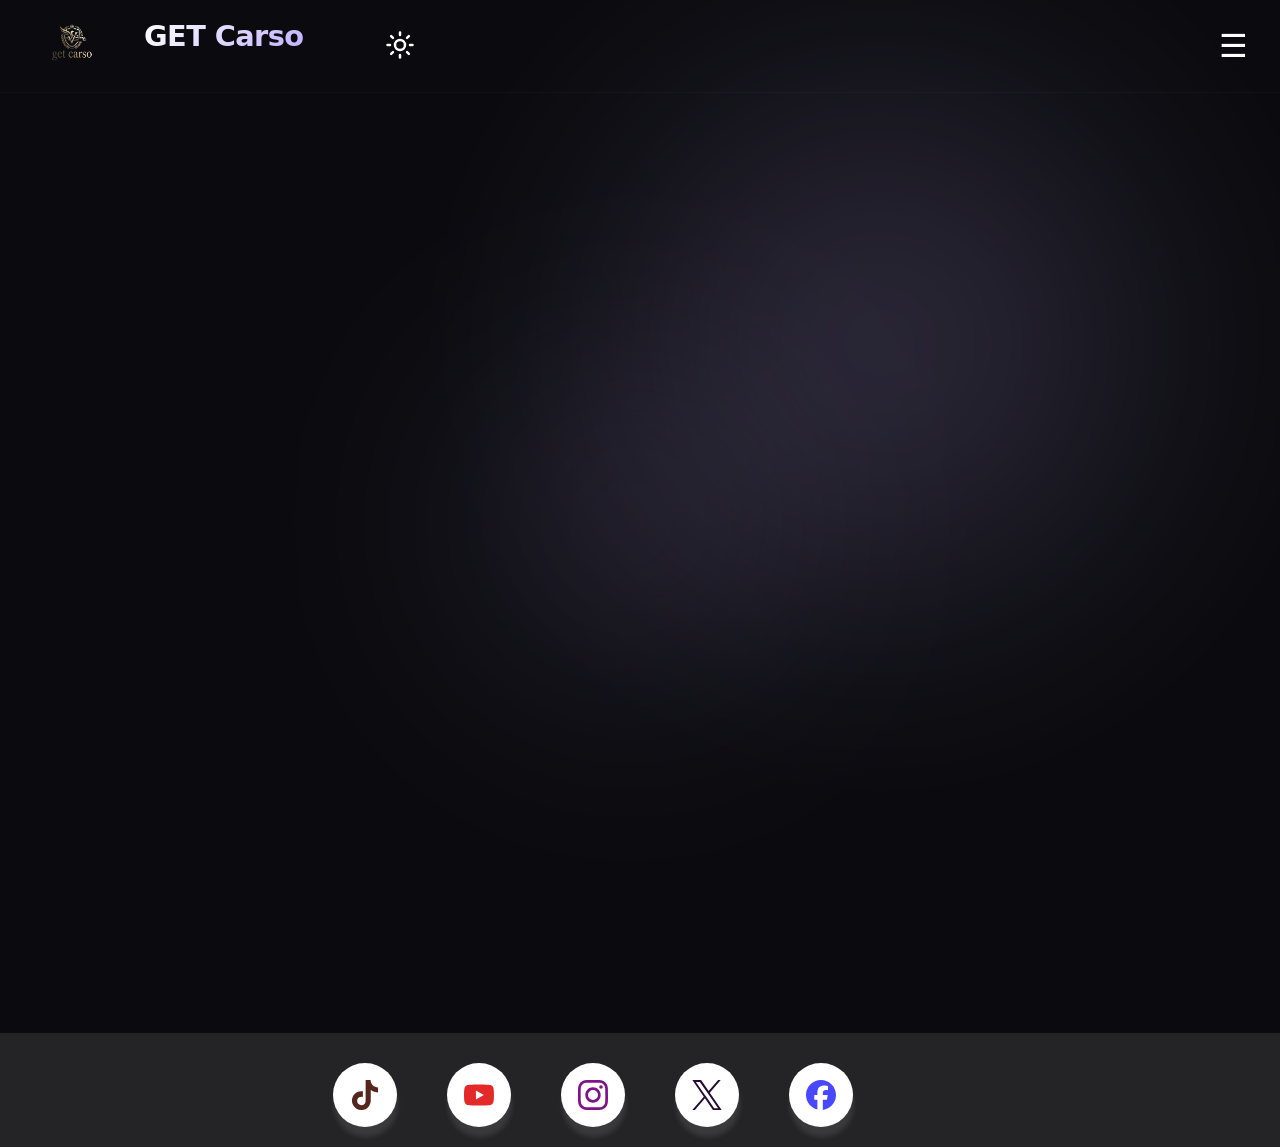
==== commit 45cd96c1: "Add files via upload" ====
--- a/index.html
+++ b/index.html
@@ -5,17 +5,12 @@
     <meta name="viewport" content="width=device-width, initial-scale=1" />
     <link rel="stylesheet" href="default-computer.css" />
     <link rel="stylesheet" href="default-mobile.css" />
-
     <title>Get carso for cars</title>
   </head>
-
   <body>
     <header id="header">
       <div class="left">
-        <span
-          ><img
-            src="images_default/Brand_Logo.png"
-        /></span>
+        <span><img src="images_default/Brand_Logo.png" /></span>
         <div class="logo">GET Carso</div>
         <!-- light buttooooooooooooooooooon -->
         <button
@@ -92,34 +87,28 @@
           <div class="dropdown-menu">
             <div class="col">
               <a href="#">
-                <img
-                  src="images_default/Car_brands_logos/BMW_Logo.png"
-                />
+                <img src="images_default/Car_brands_logos/BMW_Logo.png" />
                 <div class="text">
                   <span class="title">BMW</span>
 
-                  <span class="desc">Precision engineering</span>
-                </div>
-              </a>
-              <a href="#">
-                <img
-                  src="images_default/Car_brands_logos/Toyota_Logo.png"
-                />
+                  <span class="desc">Sport luxury</span>
+                </div>
+              </a>
+              <a href="#">
+                <img src="images_default/Car_brands_logos/Toyota_Logo.png" />
                 <div class="text">
                   <span class="title">Toyota</span>
 
-                  <span class="desc">Models from 2019 to 2026</span>
-                </div>
-              </a>
-            </div>
-            <div class="col">
-              <a href="#">
-                <img
-                  src="images_default/Car_brands_logos/Tesla_Logo.png"
-                />
+                  <span class="desc">Sedan & SUV</span>
+                </div>
+              </a>
+            </div>
+            <div class="col">
+              <a href="#">
+                <img src="images_default/Car_brands_logos/Tesla_Logo.png" />
                 <div class="text">
                   <span class="title">Tesla</span>
-                  <span class="desc">Models from 2022 to 2026</span>
+                  <span class="desc">Electric cars</span>
                 </div>
               </a>
 
@@ -129,47 +118,39 @@
                 />
                 <div class="text">
                   <span class="title">Lamborghini</span>
-                  <span class="desc">Models from 2016 to 2024</span>
-                </div>
-              </a>
-            </div>
-            <div class="col">
-              <a href="#">
-                <img
-                  src="images_default/Car_brands_logos/Bugatti_Logo.png"
-                />
+                  <span class="desc">Exotic supercars</span>
+                </div>
+              </a>
+            </div>
+            <div class="col">
+              <a href="#">
+                <img src="images_default/Car_brands_logos/Bugatti_Logo.png" />
                 <div class="text">
                   <span class="title">Bugatti</span>
-                  <span class="desc">Models from 2015 to 2025</span>
-                </div>
-              </a>
-              <a href="#">
-                <img
-                  src="images_default/Car_brands_logos/Hyundai_Logo.png"
-                />
+                  <span class="desc">Hyper sport</span>
+                </div>
+              </a>
+              <a href="#">
+                <img src="images_default/Car_brands_logos/Hyundai_Logo.png" />
                 <div class="text">
                   <span class="title">Hyundai</span>
-                  <span class="desc">Models from 2009 to 2023</span>
-                </div>
-              </a>
-            </div>
-            <div class="col">
-              <a href="#">
-                <img
-                  src="images_default/Car_brands_logos/Maserati_Logo.png"
-                />
+                  <span class="desc">Smart mobility</span>
+                </div>
+              </a>
+            </div>
+            <div class="col">
+              <a href="#">
+                <img src="images_default/Car_brands_logos/Maserati_Logo.png" />
                 <div class="text">
                   <span class="title">Maserati</span>
-                  <span class="desc">Models from 2017 to 2026</span>
-                </div>
-              </a>
-              <a href="#">
-                <img
-                  src="images_default/Car_brands_logos/Cadillac_Logo.png"
-                />
+                  <span class="desc">Timeless design</span>
+                </div>
+              </a>
+              <a href="#">
+                <img src="images_default/Car_brands_logos/Cadillac_Logo.png" />
                 <div class="text">
                   <span class="title">Cadillac</span>
-                  <span class="desc">Models from 2020 to 2024</span>
+                  <span class="desc">Premium comfort</span>
                 </div>
               </a>
             </div>
@@ -177,7 +158,7 @@
         </div>
         <div class="burg-footer">
           <a href="#">Sign in with Google</a>
-          <button class="btn">Get Started</button>
+          <button class="btn"><a href="sign up.html" target="_blank">Get Started</a></button>
         </div>
       </div>
       <!-- naaaaaaaaaaav -->
@@ -205,9 +186,7 @@
           <div class="dropdown-menu">
             <div class="col">
               <a href="#">
-                <img
-                  src="images_default/Car_brands_logos/BMW_Logo.png"
-                />
+                <img src="images_default/Car_brands_logos/BMW_Logo.png" />
                 <div class="text">
                   <span class="title">BMW</span>
 
@@ -215,9 +194,7 @@
                 </div>
               </a>
               <a href="#">
-                <img
-                  src="images_default/Car_brands_logos/Toyota_Logo.png"
-                />
+                <img src="images_default/Car_brands_logos/Toyota_Logo.png" />
                 <div class="text">
                   <span class="title">Toyota</span>
 
@@ -227,12 +204,10 @@
             </div>
             <div class="col">
               <a href="#">
-                <img
-                  src="images_default/Car_brands_logos/Tesla_Logo.png"
-                />
+                <img src="images_default/Car_brands_logos/Tesla_Logo.png" />
                 <div class="text">
                   <span class="title">Tesla</span>
-                  <span class="desc">Electric</span>
+                  <span class="desc">Electric cars</span>
                 </div>
               </a>
 
@@ -242,44 +217,36 @@
                 />
                 <div class="text">
                   <span class="title">Lamborghini</span>
-                  <span class="desc">Supercar</span>
-                </div>
-              </a>
-            </div>
-            <div class="col">
-              <a href="#">
-                <img
-                  src="images_default/Car_brands_logos/Bugatti_Logo.png"
-                />
+                  <span class="desc">Exotic supercars</span>
+                </div>
+              </a>
+            </div>
+            <div class="col">
+              <a href="#">
+                <img src="images_default/Car_brands_logos/Bugatti_Logo.png" />
                 <div class="text">
                   <span class="title">Bugatti</span>
                   <span class="desc">Hyper sport</span>
                 </div>
               </a>
               <a href="#">
-                <img
-                  src="images_default/Car_brands_logos/Hyundai_Logo.png"
-                />
+                <img src="images_default/Car_brands_logos/Hyundai_Logo.png" />
                 <div class="text">
                   <span class="title">Hyundai</span>
-                  <span class="desc">Affordable</span>
-                </div>
-              </a>
-            </div>
-            <div class="col">
-              <a href="#">
-                <img
-                  src="images_default/Car_brands_logos/Maserati_Logo.png"
-                />
+                  <span class="desc">Smart mobility</span>
+                </div>
+              </a>
+            </div>
+            <div class="col">
+              <a href="#">
+                <img src="images_default/Car_brands_logos/Maserati_Logo.png" />
                 <div class="text">
                   <span class="title">Maserati</span>
-                  <span class="desc">Performance luxury</span>
-                </div>
-              </a>
-              <a href="#">
-                <img
-                  src="images_default/Car_brands_logos/Cadillac_Logo.png"
-                />
+                  <span class="desc">Timeless design</span>
+                </div>
+              </a>
+              <a href="#">
+                <img src="images_default/Car_brands_logos/Cadillac_Logo.png" />
                 <div class="text">
                   <span class="title">Cadillac</span>
                   <span class="desc">Premium comfort</span>
@@ -293,7 +260,7 @@
       </nav>
       <div class="right">
         <a href="#" class="google lin">Sign in with Google</a>
-        <button class="btn">Get Started</button>
+        <button class="btn"><a href="sign up.html" target="_blank">Get Started</a></button>
       </div>
     </header>
     <main>
--- a/default-computer.css
+++ b/default-computer.css
@@ -57,7 +57,7 @@
   padding: 0.8rem 2rem;
   background: rgba(11, 13, 16, 0.65);
   backdrop-filter: blur(6px);
-  border-bottom: 4px solid rgba(224, 102, 102, 0.08);
+  border-bottom: 3px solid rgba(224, 102, 102, 0.08);
   transition: 0.5s ease;
 }
 
@@ -179,6 +179,13 @@
 
 .right .lin:hover::before {
   width: 100%;
+}
+.right .btn a {
+  text-decoration: none;
+  color: #0b0b0f;
+}
+.right .btn a:focus {
+  color: #0b0b0f;
 }
 
 .google {
@@ -202,7 +209,7 @@
 .btn:hover {
   background-color: rgb(228 228 231);
   transform: scale(0.95);
-  transition: 0.5s ease;
+
 }
 
 /* meeeeeeeeeeeeeeeeeeeeenu */
@@ -320,9 +327,13 @@
 
 /* maaaaaaaaaaaaaaaain */
 main section {
+  display: flex;
+  justify-content: center;
   position: relative;
   min-height: 100vh;
   background: #0b0b0f;
+  align-items: center;
+  flex-direction: column;
 }
 
 .hero::before {
@@ -381,7 +392,9 @@
 .light-mode footer {
   filter: invert(1) hue-rotate(180deg);
 }
-
+footer {
+  margin-top: 40px;
+}
 .social-container {
   background-color: rgba(255, 255, 255, 0.1);
 }
@@ -389,7 +402,8 @@
 .container {
   display: flex;
   justify-content: center;
-  gap: 30px;
+  gap: 50px;
+  margin-left: 110px;
 }
 
 .light-mode footer .social-container {
@@ -540,4 +554,4 @@
   to {
     --angle: 360deg;
   }
-}+}
--- a/default-mobile.css
+++ b/default-mobile.css
@@ -1,7 +1,9 @@
 body.no-scroll {
   overflow: hidden;
 }
-
+section .active {
+  display: none;
+}
 .burger {
   display: none;
   background: none;
@@ -45,7 +47,9 @@
 .mobile-menu a:first-child {
   margin-top: 20px;
 }
-
+.mobile-menu .dropdown-menu a  {
+  margin-top: 15px;
+}
 .mobile-menu a:hover {
   background-color: #333;
   color: white;
@@ -64,7 +68,7 @@
 }
 .mobile-menu .dropdown-menu {
   position: relative;
-  top: 0;
+  top: 16px;
   display: block;
   opacity: 0;
   overflow: hidden;
@@ -113,15 +117,18 @@
 .burg-footer .btn {
   background-color: white;
   color: black;
-  padding: 1.5rem 2.5rem;
+  padding: 1.2rem 2.5rem;
   border-radius: 999px;
-  margin-bottom: 20px;
   font-weight: 600;
   text-decoration: none;
   font-size: 1rem;
   cursor: pointer;
   transition: 0.5s ease;
 }
+.burg-footer .btn a {
+  all: unset;
+}
+
 .cn {
   display: flex;
   justify-content: center;
@@ -160,7 +167,6 @@
   .social-container .border-animation:has(a:hover)::before {
     display: none;
   }
-
 }
 @media (max-width: 1000px) {
   .light-mode svg {
@@ -174,6 +180,9 @@
 @media (max-width: 700px) {
   .mobile-menu .dropdown-menu {
     min-width: 380px;
+  }
+  .mobile-menu .dropdown a {
+    min-height: 120px;
   }
   .container {
     margin-left: 100px;
@@ -210,10 +219,6 @@
 
 
 @media (max-width: 420px) {
-  
-  .mobile-menu .dropdown a {
-    max-height: 115px;
-  }
   .mobile-menu .dropdown-menu {
     min-width: fit-content;
   }
@@ -222,6 +227,6 @@
   }
   
   .mobile-menu .dropdown-menu a img {
-    transform: translateY(-32px);
+    transform: translateY(-23px);
   }
 }
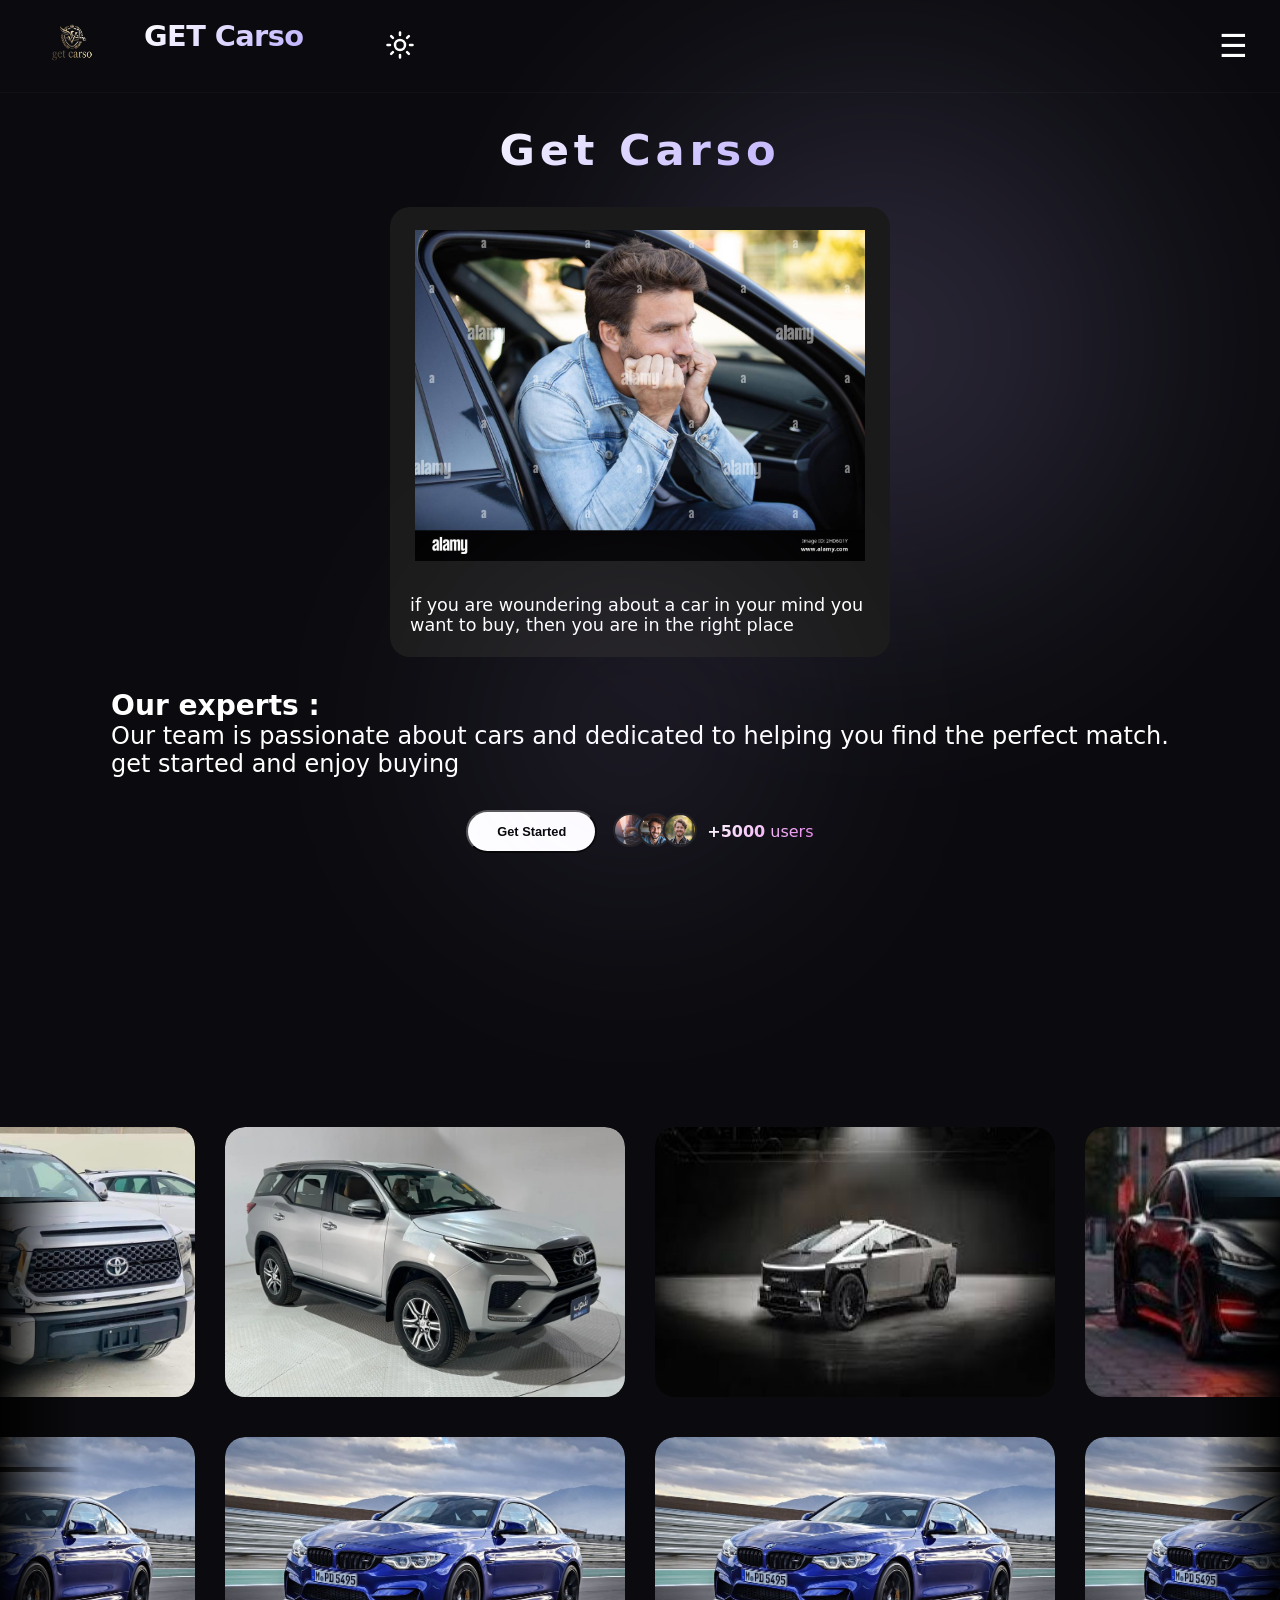
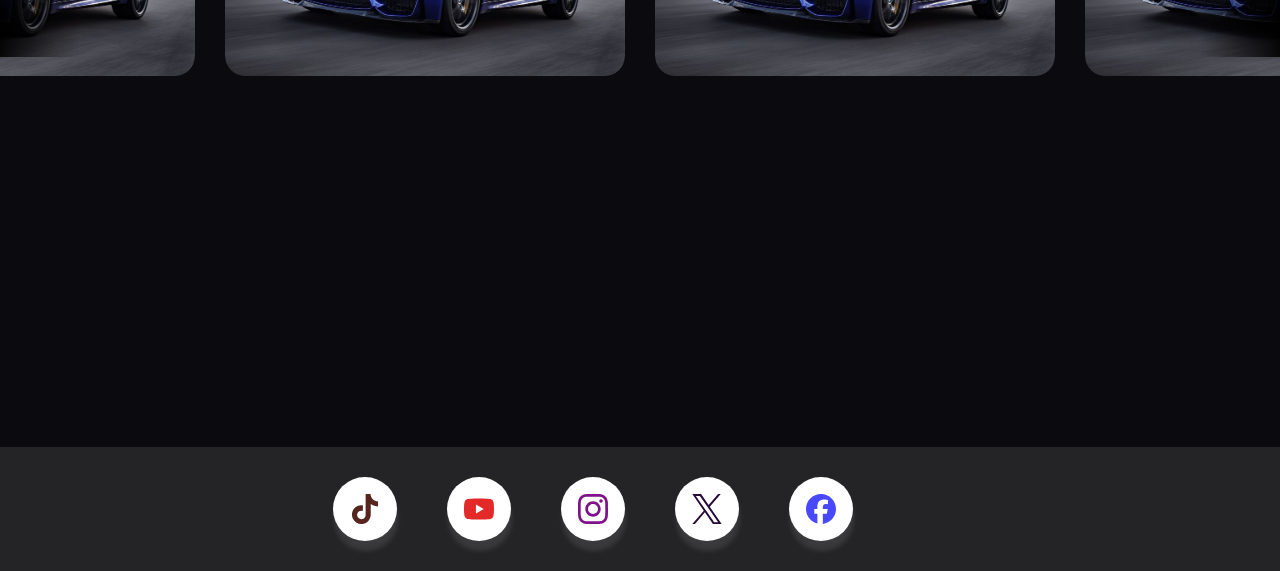
==== commit ad537034: "Add files via upload" ====
--- a/index.html
+++ b/index.html
@@ -5,6 +5,7 @@
     <meta name="viewport" content="width=device-width, initial-scale=1" />
     <link rel="stylesheet" href="default-computer.css" />
     <link rel="stylesheet" href="default-mobile.css" />
+    <link rel="stylesheet" href="front-page.css" />
     <title>Get carso for cars</title>
   </head>
   <body>
@@ -86,7 +87,7 @@
           </span>
           <div class="dropdown-menu">
             <div class="col">
-              <a href="#">
+              <a href="products-BMW-Toyota.html">
                 <img src="images_default/Car_brands_logos/BMW_Logo.png" />
                 <div class="text">
                   <span class="title">BMW</span>
@@ -94,7 +95,7 @@
                   <span class="desc">Sport luxury</span>
                 </div>
               </a>
-              <a href="#">
+              <a href="products-BMW-Toyota.html">
                 <img src="images_default/Car_brands_logos/Toyota_Logo.png" />
                 <div class="text">
                   <span class="title">Toyota</span>
@@ -104,7 +105,7 @@
               </a>
             </div>
             <div class="col">
-              <a href="#">
+              <a href="products-tesla-lambur.html">
                 <img src="images_default/Car_brands_logos/Tesla_Logo.png" />
                 <div class="text">
                   <span class="title">Tesla</span>
@@ -112,7 +113,7 @@
                 </div>
               </a>
 
-              <a href="#">
+              <a href="products-tesla-lambur.html">
                 <img
                   src="images_default/Car_brands_logos/Lamborghini_Logo.png"
                 />
@@ -158,7 +159,9 @@
         </div>
         <div class="burg-footer">
           <a href="#">Sign in with Google</a>
-          <button class="btn"><a href="sign up.html" target="_blank">Get Started</a></button>
+          <button class="btn">
+            <a href="sign up.html" target="_blank">Get Started</a>
+          </button>
         </div>
       </div>
       <!-- naaaaaaaaaaav -->
@@ -185,7 +188,7 @@
           </span>
           <div class="dropdown-menu">
             <div class="col">
-              <a href="#">
+              <a href="products-BMW-Toyota.html">
                 <img src="images_default/Car_brands_logos/BMW_Logo.png" />
                 <div class="text">
                   <span class="title">BMW</span>
@@ -193,7 +196,7 @@
                   <span class="desc">Sport luxury</span>
                 </div>
               </a>
-              <a href="#">
+              <a href="products-BMW-Toyota.html">
                 <img src="images_default/Car_brands_logos/Toyota_Logo.png" />
                 <div class="text">
                   <span class="title">Toyota</span>
@@ -203,7 +206,7 @@
               </a>
             </div>
             <div class="col">
-              <a href="#">
+              <a href="products-tesla-lambur.html">
                 <img src="images_default/Car_brands_logos/Tesla_Logo.png" />
                 <div class="text">
                   <span class="title">Tesla</span>
@@ -211,7 +214,7 @@
                 </div>
               </a>
 
-              <a href="#">
+              <a href="products-tesla-lambur.html">
                 <img
                   src="images_default/Car_brands_logos/Lamborghini_Logo.png"
                 />
@@ -260,14 +263,165 @@
       </nav>
       <div class="right">
         <a href="#" class="google lin">Sign in with Google</a>
-        <button class="btn"><a href="sign up.html" target="_blank">Get Started</a></button>
+        <button class="btn">
+          <a href="sign up.html" target="_blank">Get Started</a>
+        </button>
       </div>
     </header>
     <main>
       <section class="hero" id="her">
-
+        <div class="showroom-title"><h1>Get Carso</h1></div>
+        <section class="information">
+          <div class="woundering-card">
+            <div class="card">
+              <img src="images_front/thinking.jpg" alt="" />
+            </div>
+            <p>
+              if you are woundering about a car in your mind you want to buy,
+              then you are in the right place
+            </p>
+          </div>
+
+          <div class="info-2">
+            <h3>Our experts :</h3>
+            <p>
+              Our team is passionate about cars and dedicated to helping you
+              find the perfect match.
+            </p>
+            <p>get started and enjoy buying</p>
+          </div>
+
+          <div class="social-proof">
+            <button class="btn">
+              <a href="sign up.html" target="_blank">Get Started</a>
+            </button>
+            <div class="avatar">
+              <img src="images_front/users/user_1.jpg" alt="" />
+              <img src="images_front/users/user_2.jpg" alt="" />
+              <img src="images_front/users/user_3.jpg" alt="" />
+            </div>
+
+            <p class="users"><strong>+5000</strong> users</p>
+          </div>
+        </section>
+        <section class="car-animation">
+          <div class="img-container1">
+            <div class="track">
+              <!-- tesla -->
+              <div class="card">
+                <a href="products-tesla-lambur.html"
+                  ><img src="images_tesla_lambur/Tesla Cybertruck.jpeg"
+                /></a>
+                
+              </div>
+              <div class="card">
+                <a href="products-tesla-lambur.html"
+                  ><img src="images_tesla_lambur/Tesla Model 3.jpeg"
+                /></a>
+              </div>
+              <div class="card">
+                <a href="products-tesla-lambur.html"
+                  ><img src="images_tesla_lambur/Tesla model S.jpg"
+                /></a>
+              </div>
+              <div class="card">
+                <a href="products-tesla-lambur.html"
+                  ><img src="images_tesla_lambur/Tesla Model Y.jpeg"
+                /></a>
+              </div>
+              <!-- lambur -->
+              <div class="card">
+                <a href="products-tesla-lambur.html"
+                  ><img src="images_tesla_lambur/Lamborghini Aventador.jpeg"
+                /></a>
+              </div>
+              <div class="card">
+                <a href="products-tesla-lambur.html"
+                  ><img src="images_tesla_lambur/Lamborghini Countach.jpeg"
+                /></a>
+              </div>
+              <div class="card">
+                <a href="products-tesla-lambur.html"
+                  ><img src="images_tesla_lambur/Lamborghini Huracán.jpeg"
+                /></a>
+              </div>
+              <div class="card">
+                <a href="products-tesla-lambur.html"
+                  ><img src="images_tesla_lambur/Lamborghini Miura.jpeg"
+                /></a>
+              </div>
+              <!-- bmw -->
+              <div class="card">
+                <a href="products-bmw-toyota.html"
+                  ><img src="images_bmw_toyota/m3.jpg"
+                /></a>
+              </div>
+              <div class="card">
+                <a href="products-bmw-toyota.html"
+                  ><img src="images_bmw_toyota/m5.jpg"
+                /></a>
+              </div>
+              <div class="card">
+                <a href="products-bmw-toyota.html"
+                  ><img src="images_bmw_toyota/x6.jpg"
+                /></a>
+              </div>
+              <div class="card">
+                <a href="products-bmw-toyota.html"
+                  ><img src="images_bmw_toyota/x7.jpg"
+                /></a>
+              </div>
+              <!-- toyota -->
+              <div class="card">
+                <a href="products-bmw-toyota.html"
+                  ><img src="images_bmw_toyota/hilux.jpg"
+                /></a>
+              </div>
+              <div class="card">
+                <a href="products-bmw-toyota.html"
+                  ><img src="images_bmw_toyota/shas.jpg"
+                /></a>
+              </div>
+              <div class="card">
+                <a href="products-bmw-toyota.html"
+                  ><img src="images_bmw_toyota/tundra.jpg"
+                /></a>
+              </div>
+              <div class="card">
+                <a href="products-bmw-toyota.html"
+                  ><img src="images_bmw_toyota/fortuner.jpg"
+                /></a>
+              </div>
+            </div>
+          </div>
+
+          <div class="img-container2">
+            <div class="track">
+              <div class="card">
+                <img src="images_pricing/BMW_M4.jpg" />
+              </div>
+              <div class="card">
+                <img src="images_pricing/BMW_M4.jpg" />
+              </div>
+              <div class="card">
+                <img src="images_pricing/BMW_M4.jpg" />
+              </div>
+
+              <div class="card">
+                <img src="images_pricing/BMW_M4.jpg" />
+              </div>
+              <div class="card">
+                <img src="images_pricing/BMW_M4.jpg" />
+              </div>
+              <div class="card">
+                <img src="images_pricing/BMW_M4.jpg" />
+              </div>
+            </div>
+          </div>
+        </section>
       </section>
     </main>
+
     <footer id="footer">
       <div class="social-container">
         <div class="container">
@@ -367,5 +521,6 @@
     </footer>
 
     <script src="light-scroll-BurgerMenu.js" defer></script>
+    <script src="front-page.js" defer></script>
   </body>
 </html>
--- a/default-computer.css
+++ b/default-computer.css
@@ -56,7 +56,7 @@
 header.shrink {
   padding: 0.8rem 2rem;
   background: rgba(11, 13, 16, 0.65);
-  backdrop-filter: blur(6px);
+  backdrop-filter: blur(10px);
   border-bottom: 3px solid rgba(224, 102, 102, 0.08);
   transition: 0.5s ease;
 }
@@ -97,7 +97,6 @@
   color: white;
   width: 30px;
   height: 30px;
-  background-color: #0b0b0f;
   transition: 0.5s ease;
 }
 
@@ -328,10 +327,9 @@
 /* maaaaaaaaaaaaaaaain */
 main section {
   display: flex;
-  justify-content: center;
+  justify-content: flex-start;
   position: relative;
   min-height: 100vh;
-  background: #0b0b0f;
   align-items: center;
   flex-direction: column;
 }
--- a/default-mobile.css
+++ b/default-mobile.css
@@ -1,6 +1,12 @@
 body.no-scroll {
   overflow: hidden;
 }
+header.active {
+  background-color: #0b0b0f;
+  padding: 1.2rem 2rem !important;
+  border-bottom: none;
+}
+
 section .active {
   display: none;
 }
@@ -16,7 +22,7 @@
 .mobile-menu {
   position: fixed;
   overflow-y: auto;
-  top: 70px;
+  top: 90px;
   right: 0;
   width: 100%;
   height: calc(100vh - 70px);
@@ -25,10 +31,7 @@
   transform: translateX(100%);
   transition: 0.4s ease;
   display: none;
-  margin-top: 40px;
-}
-.mobile-menu.shrink {
-  margin-top: calc(40px - 6.4px);
+  /* margin-top: 40px; */
 }
 .mobile-menu a {
   position: relative;
@@ -47,7 +50,7 @@
 .mobile-menu a:first-child {
   margin-top: 20px;
 }
-.mobile-menu .dropdown-menu a  {
+.mobile-menu .dropdown-menu a {
   margin-top: 15px;
 }
 .mobile-menu a:hover {
@@ -147,7 +150,6 @@
 .mobile-menu .dropdown-menu a img {
   transform: translateY(-10px);
 }
-
 @media (max-width: 1300px) {
   nav {
     display: none;
@@ -160,6 +162,14 @@
   }
   .container {
     margin-left: 20px;
+  }
+}
+@media (max-width: 1000px) {
+  .light-mode svg {
+    background: none;
+  }
+  .container {
+    margin-left: 6px;
   }
   .social-container a:hover::before,
   .social-container a:hover::after,
@@ -168,14 +178,6 @@
     display: none;
   }
 }
-@media (max-width: 1000px) {
-  .light-mode svg {
-    background: none;
-  }
-  .container {
-    margin-left: 6px;
-  }
-}
 
 @media (max-width: 700px) {
   .mobile-menu .dropdown-menu {
@@ -217,7 +219,6 @@
   }
 }
 
-
 @media (max-width: 420px) {
   .mobile-menu .dropdown-menu {
     min-width: fit-content;
@@ -225,8 +226,14 @@
   .col {
     gap: 15px;
   }
-  
+
   .mobile-menu .dropdown-menu a img {
     transform: translateY(-23px);
   }
-}+  header {
+    width: 100%;
+  }
+  footer {
+    width: 100%;
+  }
+}
--- a/front-page.css
+++ b/front-page.css
@@ -0,0 +1,178 @@
+.showroom-title {
+  font-weight: 800;
+  letter-spacing: 0.3rem;
+  font-size: 1.8rem;
+  background: linear-gradient(135deg, #ffffff, #b9a9ff);
+  background-clip: text;
+  -webkit-background-clip: text;
+  color: transparent;
+  padding: 2rem;
+}
+.woundering-card {
+  display: flex;
+  justify-content: center;
+  align-items: center;
+  flex-direction: column;
+  justify-content: center;
+  gap: 30px;
+  background-color: #1a1a1a;
+  width: 500px;
+  height: 450px;
+  border-radius: 20px;
+}
+.woundering-card p {
+  padding: 0 20px;
+  font-size: 1.1rem;
+}
+.woundering-card .card img{
+  width: 90%;
+  margin-left: 5%;
+}
+
+.info-2{
+  padding: 2rem;
+  font-size: 1.5rem;
+}
+.social-proof {
+  display: flex;
+  justify-content: center;
+  align-items: center;
+  gap: 10px;
+}
+.social-proof .avatar img {
+  position: relative;
+  border: 2px solid #1a1a1a;
+  border-radius: 50%;
+  width: 30px;
+  height: 30px;
+  margin-left: -14px;
+}
+
+.social-proof .btn{
+  background-color: white;
+  color: black;
+  padding: 0.75rem 1.8rem;
+  border-radius: 999px;
+  font-weight: 600;
+  text-decoration: none;
+  font-size: 0.8rem;
+  cursor: pointer;
+  margin-right: 20px;
+  transition: 0.5s ease;
+}
+.social-proof .btn a {
+  all: unset;
+}
+
+.social-proof .users {
+  background: linear-gradient(135deg, #ffffff, violet);
+  background-clip: text;
+  -webkit-background-clip: text;
+  color: transparent;
+}
+
+
+/* cars animation */
+.car-animation {
+  overflow: hidden;
+  width: 100%;
+  gap: 40px;
+}
+.img-container1 {
+  margin-top: 20px;
+}
+.img-container1 .track {
+  display: flex;
+  animation: scroll1 500s linear infinite;
+  gap: 30px;
+}
+.img-container2 .track {
+  display: flex;
+  gap: 30px;
+  animation: scroll2 500s linear infinite;
+}
+.car-animation .img-container1:hover .track {
+  animation-play-state: paused;
+}
+.car-animation .img-container2:hover .track {
+  animation-play-state: paused;
+}
+.car-animation .card {
+  min-width: 400px;
+  max-height: 270px;
+  overflow: hidden;
+  transition: 0.3s ease-in-out;
+  border-radius: 20px;
+}
+
+.car-animation img {
+  border-radius: 20px;
+  width: 100%;
+  min-height: 100%;
+  transition: 0.3s ease-in-out;
+}
+.car-animation .card:hover {
+  box-shadow: 0px 2px 10px 8px rgba(255, 255, 255, 0.3);
+}
+.car-animation .card:hover {
+  transform: scale(1.05);
+}
+
+@keyframes scroll1 {
+  0% {
+    transform: translateX(0);
+  }
+  100% {
+    transform: translateX(-50%);
+  }
+}
+@keyframes scroll2 {
+  0% {
+    transform: translateX(0);
+  }
+  100% {
+    transform: translateX(50%);
+  }
+}
+
+.img-container1::before {
+  position: absolute;
+  content: "";
+  top: 90px;
+  left: 0;
+  height: 275px;
+  width: 80px;
+  background: linear-gradient(to right, rgba(0, 0, 0, 0.9), transparent);
+  z-index: 1;
+}
+.img-container1::after {
+  position: absolute;
+  content: "";
+  top: 90px;
+  right: 0;
+  height: 275px;
+  width: 80px;
+  background: linear-gradient(to left, rgba(0, 0, 0, 0.9), transparent);
+  z-index: 1;
+}
+.img-container2::before {
+  position: absolute;
+  content: "";
+  top: 360px;
+  left: 0;
+  height: 190px;
+  width: 80px;
+  background: linear-gradient(to right, rgba(0, 0, 0, 0.9), transparent);
+  z-index: 1;
+}
+
+.img-container2::after {
+  position: absolute;
+  content: "";
+  top: 360px;
+  right: 0;
+  height: 190px;
+  width: 80px;
+  background: linear-gradient(to left, rgba(0, 0, 0, 0.9), transparent);
+  z-index: 1;
+}
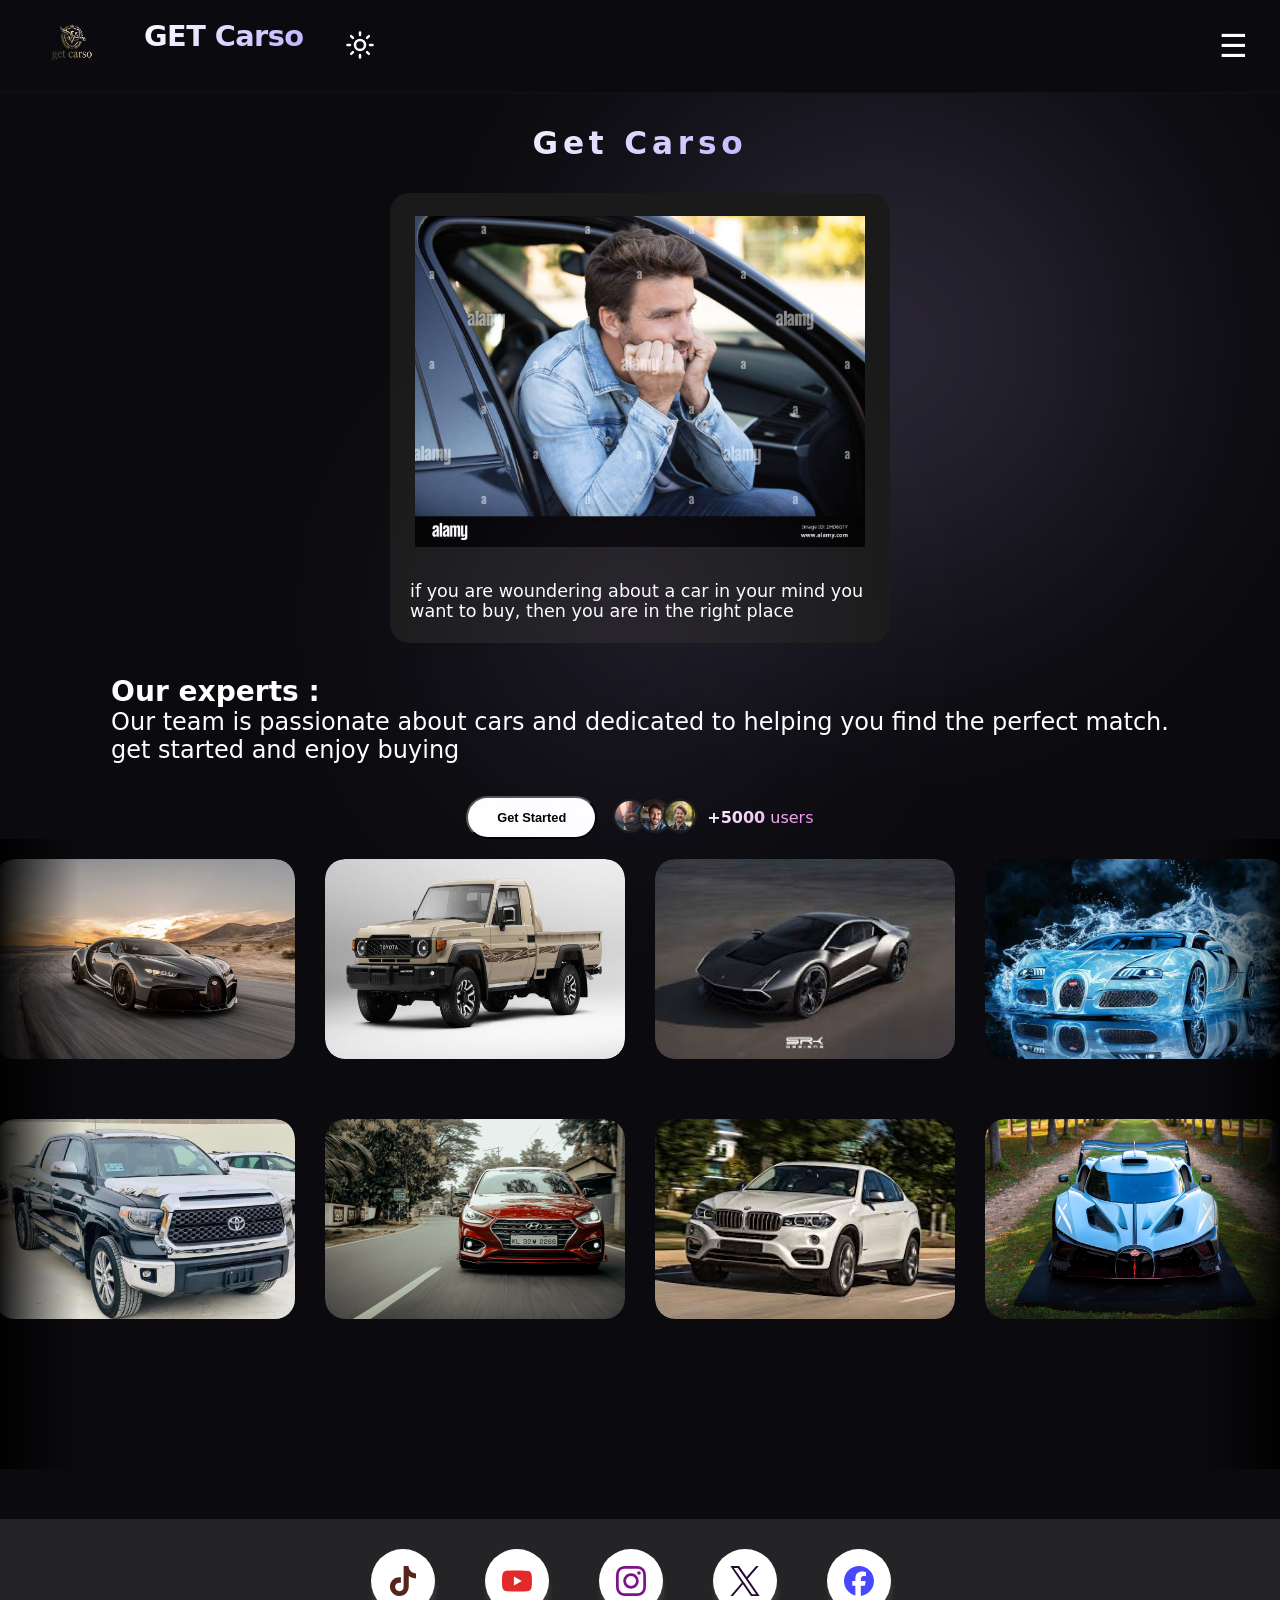
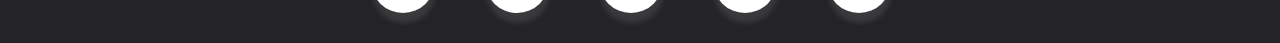
==== commit d9e75d10: "Add files via upload" ====
--- a/index.html
+++ b/index.html
@@ -1,6 +1,15 @@
 <!doctype html>
 <html lang="en">
   <head>
+    <script>
+      // Execute immediately to prevent FOUC
+      (function () {
+        const savedTheme = localStorage.getItem("light-mode");
+        if (savedTheme === "true") {
+          document.documentElement.classList.add("light-mode");
+        }
+      })();
+    </script>
     <meta charset="utf-8" />
     <meta name="viewport" content="width=device-width, initial-scale=1" />
     <link rel="stylesheet" href="default-computer.css" />
@@ -64,7 +73,8 @@
         <div class="cn">
           <a href="index.html">Showcase</a>
           <a href="pricing.html">Pricing</a>
-          <a href="#">About us</a>
+          <a href="about-us.html">About us</a>
+          <a href="contact-us.html">Contact us</a>
         </div>
         <div class="dropdown">
           <span class="arrow" onclick="btn_drop()" id="dbtn">
@@ -87,7 +97,7 @@
           </span>
           <div class="dropdown-menu">
             <div class="col">
-              <a href="products-BMW-Toyota.html">
+              <a href="products-bmw.html">
                 <img src="images_default/Car_brands_logos/BMW_Logo.png" />
                 <div class="text">
                   <span class="title">BMW</span>
@@ -95,7 +105,7 @@
                   <span class="desc">Sport luxury</span>
                 </div>
               </a>
-              <a href="products-BMW-Toyota.html">
+              <a href="products-toyota.html">
                 <img src="images_default/Car_brands_logos/Toyota_Logo.png" />
                 <div class="text">
                   <span class="title">Toyota</span>
@@ -105,7 +115,7 @@
               </a>
             </div>
             <div class="col">
-              <a href="products-tesla-lambur.html">
+              <a href="products-tesla.html">
                 <img src="images_default/Car_brands_logos/Tesla_Logo.png" />
                 <div class="text">
                   <span class="title">Tesla</span>
@@ -113,7 +123,7 @@
                 </div>
               </a>
 
-              <a href="products-tesla-lambur.html">
+              <a href="products-lambor.html">
                 <img
                   src="images_default/Car_brands_logos/Lamborghini_Logo.png"
                 />
@@ -124,14 +134,14 @@
               </a>
             </div>
             <div class="col">
-              <a href="#">
+              <a href="products-bugatti.html">
                 <img src="images_default/Car_brands_logos/Bugatti_Logo.png" />
                 <div class="text">
                   <span class="title">Bugatti</span>
                   <span class="desc">Hyper sport</span>
                 </div>
               </a>
-              <a href="#">
+              <a href="products-hyundai.html">
                 <img src="images_default/Car_brands_logos/Hyundai_Logo.png" />
                 <div class="text">
                   <span class="title">Hyundai</span>
@@ -160,11 +170,11 @@
         <div class="burg-footer">
           <a href="#">Sign in with Google</a>
           <button class="btn">
-            <a href="sign up.html" target="_blank">Get Started</a>
+            <a href="sign up.html">Get Started</a>
           </button>
         </div>
       </div>
-      <!-- naaaaaaaaaaav -->
+      <!-- NAAAAAAAAAAAAAAAAAAAAV -->
       <nav>
         <a class="active lin" href="index.html">Showcase</a>
         <div class="dropdown">
@@ -188,7 +198,7 @@
           </span>
           <div class="dropdown-menu">
             <div class="col">
-              <a href="products-BMW-Toyota.html">
+              <a href="products-bmw.html">
                 <img src="images_default/Car_brands_logos/BMW_Logo.png" />
                 <div class="text">
                   <span class="title">BMW</span>
@@ -196,7 +206,7 @@
                   <span class="desc">Sport luxury</span>
                 </div>
               </a>
-              <a href="products-BMW-Toyota.html">
+              <a href="products-toyota.html">
                 <img src="images_default/Car_brands_logos/Toyota_Logo.png" />
                 <div class="text">
                   <span class="title">Toyota</span>
@@ -206,7 +216,7 @@
               </a>
             </div>
             <div class="col">
-              <a href="products-tesla-lambur.html">
+              <a href="products-tesla.html">
                 <img src="images_default/Car_brands_logos/Tesla_Logo.png" />
                 <div class="text">
                   <span class="title">Tesla</span>
@@ -214,7 +224,7 @@
                 </div>
               </a>
 
-              <a href="products-tesla-lambur.html">
+              <a href="products-lambor.html">
                 <img
                   src="images_default/Car_brands_logos/Lamborghini_Logo.png"
                 />
@@ -225,14 +235,14 @@
               </a>
             </div>
             <div class="col">
-              <a href="#">
+              <a href="products-bugatti.html">
                 <img src="images_default/Car_brands_logos/Bugatti_Logo.png" />
                 <div class="text">
                   <span class="title">Bugatti</span>
                   <span class="desc">Hyper sport</span>
                 </div>
               </a>
-              <a href="#">
+              <a href="products-hyundai.html">
                 <img src="images_default/Car_brands_logos/Hyundai_Logo.png" />
                 <div class="text">
                   <span class="title">Hyundai</span>
@@ -259,12 +269,13 @@
           </div>
         </div>
         <a href="pricing.html" class="lin">Pricing</a>
-        <a href="#" class="lin">About us</a>
+        <a href="about-us.html" class="lin">About us</a>
+        <a href="contact-us.html" class="lin">Contact us</a>
       </nav>
       <div class="right">
         <a href="#" class="google lin">Sign in with Google</a>
         <button class="btn">
-          <a href="sign up.html" target="_blank">Get Started</a>
+          <a href="sign up.html">Get Started</a>
         </button>
       </div>
     </header>
@@ -293,12 +304,12 @@
 
           <div class="social-proof">
             <button class="btn">
-              <a href="sign up.html" target="_blank">Get Started</a>
+              <a href="sign up.html">Get Started</a>
             </button>
             <div class="avatar">
-              <img src="images_front/users/user_1.jpg" alt="" />
-              <img src="images_front/users/user_2.jpg" alt="" />
-              <img src="images_front/users/user_3.jpg" alt="" />
+              <img src="images_front/users/user_1.jpg" />
+              <img src="images_front/users/user_2.jpg" />
+              <img src="images_front/users/user_3.jpg" />
             </div>
 
             <p class="users"><strong>+5000</strong> users</p>
@@ -307,89 +318,64 @@
         <section class="car-animation">
           <div class="img-container1">
             <div class="track">
-              <!-- tesla -->
-              <div class="card">
-                <a href="products-tesla-lambur.html"
+              <div class="card">
+                <a href="products-lambur.html"
+                  ><img src="images_tesla_lambur/Lamborghini Aventador.jpeg"
+                /></a>
+              </div>
+              <div class="card">
+                <a href="products-toyota.html"
+                  ><img src="images_bmw_toyota/fortuner.jpg"
+                /></a>
+              </div>
+              <div class="card">
+                <a href="products-hyundai.html"
+                  ><img src="images_bugatti_hyundai/Hyundai_i20.jpg"
+                /></a>
+              </div>
+              <div class="card">
+                <a href="products-tesla.html"
+                  ><img src="images_tesla_lambur/Tesla model S.jpg"
+                /></a>
+              </div>
+              <div class="card">
+                <a href="products-bugatti.html"
+                  ><img src="images_bugatti_hyundai/Bugatti_Chirone.jpg"
+                /></a>
+              </div>
+              <div class="card">
+                <a href="products-toyota.html"
+                  ><img src="images_bmw_toyota/shas.jpg"
+                /></a>
+              </div>
+              <div class="card">
+                <a href="products-lambur.html"
+                  ><img src="images_tesla_lambur/Lamborghini Miura.jpeg"
+                /></a>
+              </div>
+              <div class="card">
+                <a href="products-bugatti.html"
+                  ><img src="images_bugatti_hyundai/Bugatti_Veyron.jpg"
+                /></a>
+              </div>
+              <div class="card">
+                <a href="products-bmw.html"
+                  ><img src="images_bmw_toyota/x7.jpg"
+                /></a>
+              </div>
+              <div class="card">
+                <a href="products-tesla.html"
                   ><img src="images_tesla_lambur/Tesla Cybertruck.jpeg"
                 /></a>
-                
-              </div>
-              <div class="card">
-                <a href="products-tesla-lambur.html"
-                  ><img src="images_tesla_lambur/Tesla Model 3.jpeg"
-                /></a>
-              </div>
-              <div class="card">
-                <a href="products-tesla-lambur.html"
-                  ><img src="images_tesla_lambur/Tesla model S.jpg"
-                /></a>
-              </div>
-              <div class="card">
-                <a href="products-tesla-lambur.html"
-                  ><img src="images_tesla_lambur/Tesla Model Y.jpeg"
-                /></a>
-              </div>
-              <!-- lambur -->
-              <div class="card">
-                <a href="products-tesla-lambur.html"
-                  ><img src="images_tesla_lambur/Lamborghini Aventador.jpeg"
-                /></a>
-              </div>
-              <div class="card">
-                <a href="products-tesla-lambur.html"
-                  ><img src="images_tesla_lambur/Lamborghini Countach.jpeg"
-                /></a>
-              </div>
-              <div class="card">
-                <a href="products-tesla-lambur.html"
-                  ><img src="images_tesla_lambur/Lamborghini Huracán.jpeg"
-                /></a>
-              </div>
-              <div class="card">
-                <a href="products-tesla-lambur.html"
-                  ><img src="images_tesla_lambur/Lamborghini Miura.jpeg"
-                /></a>
-              </div>
-              <!-- bmw -->
-              <div class="card">
-                <a href="products-bmw-toyota.html"
-                  ><img src="images_bmw_toyota/m3.jpg"
-                /></a>
-              </div>
-              <div class="card">
-                <a href="products-bmw-toyota.html"
-                  ><img src="images_bmw_toyota/m5.jpg"
-                /></a>
-              </div>
-              <div class="card">
-                <a href="products-bmw-toyota.html"
-                  ><img src="images_bmw_toyota/x6.jpg"
-                /></a>
-              </div>
-              <div class="card">
-                <a href="products-bmw-toyota.html"
-                  ><img src="images_bmw_toyota/x7.jpg"
-                /></a>
-              </div>
-              <!-- toyota -->
-              <div class="card">
-                <a href="products-bmw-toyota.html"
+              </div>
+              <div class="card">
+                <a href="products-bugatti.html"
+                  ><img src="images_bugatti_hyundai/Bugatti_Divo.jpg"
+                /></a>
+              </div>
+              <div class="card">
+                <a href="products-toyota.html"
                   ><img src="images_bmw_toyota/hilux.jpg"
-                /></a>
-              </div>
-              <div class="card">
-                <a href="products-bmw-toyota.html"
-                  ><img src="images_bmw_toyota/shas.jpg"
-                /></a>
-              </div>
-              <div class="card">
-                <a href="products-bmw-toyota.html"
-                  ><img src="images_bmw_toyota/tundra.jpg"
-                /></a>
-              </div>
-              <div class="card">
-                <a href="products-bmw-toyota.html"
-                  ><img src="images_bmw_toyota/fortuner.jpg"
                 /></a>
               </div>
             </div>
@@ -398,23 +384,64 @@
           <div class="img-container2">
             <div class="track">
               <div class="card">
-                <img src="images_pricing/BMW_M4.jpg" />
-              </div>
-              <div class="card">
-                <img src="images_pricing/BMW_M4.jpg" />
-              </div>
-              <div class="card">
-                <img src="images_pricing/BMW_M4.jpg" />
-              </div>
-
-              <div class="card">
-                <img src="images_pricing/BMW_M4.jpg" />
-              </div>
-              <div class="card">
-                <img src="images_pricing/BMW_M4.jpg" />
-              </div>
-              <div class="card">
-                <img src="images_pricing/BMW_M4.jpg" />
+                <a href="products-lambur.html"
+                  ><img src="images_tesla_lambur/Lamborghini Huracán.jpeg"
+                /></a>
+              </div>
+              <div class="card">
+                <a href="products-hyundai.html"
+                  ><img src="images_bugatti_hyundai/Hyundai_Elentra.jpg"
+                /></a>
+              </div>
+              <div class="card">
+                <a href="products-bmw.html"
+                  ><img src="images_bmw_toyota/m3.jpg"
+                /></a>
+              </div>
+              <div class="card">
+                <a href="products-tesla.html"
+                  ><img src="images_tesla_lambur/Tesla Model 3.jpeg"
+                /></a>
+              </div>
+              <div class="card">
+                <a href="products-toyota.html"
+                  ><img src="images_bmw_toyota/tundra.jpg"
+                /></a>
+              </div>
+              <div class="card">
+                <a href="products-hyundai.html"
+                  ><img src="images_bugatti_hyundai/Hyundai_Accent.jpg"
+                /></a>
+              </div>
+              <div class="card">
+                <a href="products-toyota.html"
+                  ><img src="images_bmw_toyota/x6.jpg"
+                /></a>
+              </div>
+              <div class="card">
+                <a href="products-bugatti.html"
+                  ><img src="images_bugatti_hyundai/Bugatti_Bolide.jpg"
+                /></a>
+              </div>
+              <div class="card">
+                <a href="products-bmw.html"
+                  ><img src="images_bmw_toyota/m5.jpg"
+                /></a>
+              </div>
+              <div class="card">
+                <a href="products-lambor.html"
+                  ><img src="images_tesla_lambur/Lamborghini Countach.jpeg"
+                /></a>
+              </div>
+              <div class="card">
+                <a href="products-hyundai.html"
+                  ><img src="images_bugatti_hyundai/Hyundai_Tucson.jpg"
+                /></a>
+              </div>
+              <div class="card">
+                <a href="products-tesla.html"
+                  ><img src="images_tesla_lambur/Tesla Model Y.jpeg"
+                /></a>
               </div>
             </div>
           </div>
@@ -425,7 +452,7 @@
     <footer id="footer">
       <div class="social-container">
         <div class="container">
-          <div class="border-animation" style="--wid: 85px">
+          <div class="border-animation" style="--wid: 89px">
             <a
               href="https://www.tiktok.com"
               --name="Tiktok"
@@ -443,7 +470,7 @@
               </svg>
             </a>
           </div>
-          <div class="border-animation" style="--wid: 105px">
+          <div class="border-animation" style="--wid: 107px">
             <a
               href="https://www.youtube.com"
               --name="YouTube"
@@ -461,7 +488,7 @@
               </svg>
             </a>
           </div>
-          <div class="border-animation" style="--wid: 115px">
+          <div class="border-animation" style="--wid: 116px">
             <a
               href="https://www.instagram.com"
               --name="Instagram"
@@ -479,7 +506,7 @@
               </svg>
             </a>
           </div>
-          <div class="border-animation" style="--wid: 91px">
+          <div class="border-animation" style="--wid: 95px">
             <a
               href="https://www.X.com"
               --name="Tiwtter"
@@ -497,7 +524,7 @@
               </svg>
             </a>
           </div>
-          <div class="border-animation" style="--wid: 115px">
+          <div class="border-animation" style="--wid: 114px">
             <a
               href="https://www.facebook.com"
               --name="Facebook"
@@ -515,7 +542,6 @@
               </svg>
             </a>
           </div>
-          <a class="temp"></a>
         </div>
       </div>
     </footer>
--- a/default-computer.css
+++ b/default-computer.css
@@ -76,14 +76,13 @@
   font-size: 1.8rem;
   background: linear-gradient(135deg, #ffffff, #b9a9ff);
   background-clip: text;
-  -webkit-background-clip: text;
   color: transparent;
 }
 
 /* lamp */
 
 .lamp-design {
-  margin-left: 50px;
+  margin-left: 10px;
 }
 
 .lamp-design {
@@ -120,6 +119,7 @@
 
 nav {
   display: flex;
+  margin-top: 2px;
   gap: 5rem;
 }
 
@@ -208,7 +208,6 @@
 .btn:hover {
   background-color: rgb(228 228 231);
   transform: scale(0.95);
-
 }
 
 /* meeeeeeeeeeeeeeeeeeeeenu */
@@ -329,7 +328,7 @@
   display: flex;
   justify-content: flex-start;
   position: relative;
-  min-height: 100vh;
+  min-height: 70vh;
   align-items: center;
   flex-direction: column;
 }
@@ -387,11 +386,11 @@
 
 /* foooooooooooooooter */
 
+footer {
+  margin-top: 50px;
+}
 .light-mode footer {
   filter: invert(1) hue-rotate(180deg);
-}
-footer {
-  margin-top: 40px;
 }
 .social-container {
   background-color: rgba(255, 255, 255, 0.1);
@@ -486,7 +485,6 @@
 }
 
 .social-container .border-animation {
-  height: 0;
   position: relative;
   display: inline-block;
 }
@@ -506,8 +504,8 @@
     gray,
     transparent 150%
   );
-  width: var(--wid);
-  height: 50px;
+  width: var(--wid) ;
+  height: 55px;
   border-radius: 100px;
   left: 50%;
   transform: translate(-50%, 72%) rotate(35deg);
@@ -533,17 +531,13 @@
 
 .social-container .border-animation:has(a:hover)::after {
   opacity: 0.7;
-  transform: translate(-50%, -157px) rotate(0);
+  transform: translate(-50%, -159px) rotate(0);
 }
 .social-container .border-animation:has(a:hover)::before {
   opacity: 1;
-  transform: translate(-50%, -33px) rotate(0);
-}
-
-.social-container .temp {
-  opacity: 0;
-  cursor: default;
-}
+  transform: translate(-50%, -35px) rotate(0);
+}
+
 
 @keyframes spin {
   from {
@@ -552,4 +546,4 @@
   to {
     --angle: 360deg;
   }
-}
+}
--- a/default-mobile.css
+++ b/default-mobile.css
@@ -1,8 +1,9 @@
+/* mobile styles */
 body.no-scroll {
   overflow: hidden;
 }
 header.active {
-  background-color: #0b0b0f;
+  background-color: #0b0b0f !important;
   padding: 1.2rem 2rem !important;
   border-bottom: none;
 }
@@ -22,10 +23,10 @@
 .mobile-menu {
   position: fixed;
   overflow-y: auto;
-  top: 90px;
+  top: 93px;
   right: 0;
   width: 100%;
-  height: calc(100vh - 70px);
+  max-height: 100vh;
   background: #0b0b0f;
   overflow-x: hidden;
   transform: translateX(100%);
@@ -115,7 +116,7 @@
   justify-content: center;
   align-items: center;
   gap: 2rem;
-  margin-bottom: 70px;
+  margin-bottom: 140px;
 }
 .burg-footer .btn {
   background-color: white;
@@ -150,7 +151,12 @@
 .mobile-menu .dropdown-menu a img {
   transform: translateY(-10px);
 }
-@media (max-width: 1300px) {
+/* footer spacing fix */
+footer .container {
+ margin-right: 10%;
+}
+/* responsive stuff */
+@media (max-width: 1400px) {
   nav {
     display: none;
   }
@@ -159,17 +165,11 @@
   }
   .right {
     display: none;
-  }
-  .container {
-    margin-left: 20px;
   }
 }
 @media (max-width: 1000px) {
   .light-mode svg {
     background: none;
-  }
-  .container {
-    margin-left: 6px;
   }
   .social-container a:hover::before,
   .social-container a:hover::after,
@@ -186,10 +186,6 @@
   .mobile-menu .dropdown a {
     min-height: 120px;
   }
-  .container {
-    margin-left: 100px;
-    gap: 15px;
-  }
   .social-container a {
     height: 54px;
     width: 54px;
@@ -198,6 +194,10 @@
 @media (max-width: 623px) {
   .mobile-menu .dropdown-menu a img {
     transform: translateY(-22px);
+  }
+  footer .container {
+    margin-right: 20%;
+    gap: 15px;
   }
 }
 @media (max-width: 550px) {
@@ -205,13 +205,12 @@
     height: 55px;
     width: 45px;
   }
-  .container {
-    margin-left: 50px;
-    gap: 5px;
+  .left .logo {
+    font-size: 1.3rem;
   }
   .lamp-design {
     margin-left: 0;
-    margin-right: 100%;
+    margin-right: 80%;
     margin-bottom: 30px;
   }
   .burger {
@@ -230,10 +229,7 @@
   .mobile-menu .dropdown-menu a img {
     transform: translateY(-23px);
   }
-  header {
-    width: 100%;
-  }
-  footer {
-    width: 100%;
-  }
-}
+  footer .container {
+    margin-right: 32%;
+  }
+}
--- a/front-page.css
+++ b/front-page.css
@@ -1,13 +1,17 @@
+main section {
+  overflow: hidden;
+}
+/* small title above cards */
 .showroom-title {
   font-weight: 800;
   letter-spacing: 0.3rem;
-  font-size: 1.8rem;
+  font-size: 1.3rem;
   background: linear-gradient(135deg, #ffffff, #b9a9ff);
   background-clip: text;
-  -webkit-background-clip: text;
   color: transparent;
   padding: 2rem;
 }
+/* main card in the middle */
 .woundering-card {
   display: flex;
   justify-content: center;
@@ -28,11 +32,12 @@
   width: 90%;
   margin-left: 5%;
 }
-
+/* extra text under card */
 .info-2{
   padding: 2rem;
   font-size: 1.5rem;
 }
+/* users + button */
 .social-proof {
   display: flex;
   justify-content: center;
@@ -67,39 +72,36 @@
 .social-proof .users {
   background: linear-gradient(135deg, #ffffff, violet);
   background-clip: text;
-  -webkit-background-clip: text;
   color: transparent;
 }
 
 
-/* cars animation */
+/* cars animation (moving cars section) */
 .car-animation {
   overflow: hidden;
   width: 100%;
-  gap: 40px;
+  gap: 60px;
 }
 .img-container1 {
   margin-top: 20px;
 }
 .img-container1 .track {
   display: flex;
+  gap: 30px;
   animation: scroll1 500s linear infinite;
-  gap: 30px;
 }
+/* scrolling right */
 .img-container2 .track {
   display: flex;
   gap: 30px;
   animation: scroll2 500s linear infinite;
 }
-.car-animation .img-container1:hover .track {
-  animation-play-state: paused;
-}
-.car-animation .img-container2:hover .track {
-  animation-play-state: paused;
+.img-container2 {
+  margin-bottom: 20px;
 }
 .car-animation .card {
-  min-width: 400px;
-  max-height: 270px;
+  min-width: 300px;
+  max-height: 200px;
   overflow: hidden;
   transition: 0.3s ease-in-out;
   border-radius: 20px;
@@ -117,7 +119,7 @@
 .car-animation .card:hover {
   transform: scale(1.05);
 }
-
+/* animation loop 1 */
 @keyframes scroll1 {
   0% {
     transform: translateX(0);
@@ -126,6 +128,7 @@
     transform: translateX(-50%);
   }
 }
+/* animation loop 2 */
 @keyframes scroll2 {
   0% {
     transform: translateX(0);
@@ -135,44 +138,39 @@
   }
 }
 
-.img-container1::before {
+.car-animation::before {
   position: absolute;
   content: "";
-  top: 90px;
+  top: 0;
   left: 0;
-  height: 275px;
+  height: 100%;
   width: 80px;
   background: linear-gradient(to right, rgba(0, 0, 0, 0.9), transparent);
   z-index: 1;
 }
-.img-container1::after {
+.car-animation::after {
   position: absolute;
   content: "";
-  top: 90px;
+  top: 0;
   right: 0;
-  height: 275px;
+  height: 100%;
   width: 80px;
   background: linear-gradient(to left, rgba(0, 0, 0, 0.9), transparent);
   z-index: 1;
 }
-.img-container2::before {
-  position: absolute;
-  content: "";
-  top: 360px;
-  left: 0;
-  height: 190px;
-  width: 80px;
-  background: linear-gradient(to right, rgba(0, 0, 0, 0.9), transparent);
-  z-index: 1;
-}
 
-.img-container2::after {
-  position: absolute;
-  content: "";
-  top: 360px;
-  right: 0;
-  height: 190px;
-  width: 80px;
-  background: linear-gradient(to left, rgba(0, 0, 0, 0.9), transparent);
-  z-index: 1;
-}
+@media (max-width: 550px) {
+  .showroom-title {
+    font-size: 1rem;
+  }
+  .woundering-card {
+    width: 95%;
+  }
+  .car-animation .card {
+    min-width: 270px;
+    min-height: 200px;
+  }
+  .car-animation img {
+    max-width: 100%;
+  }
+}
